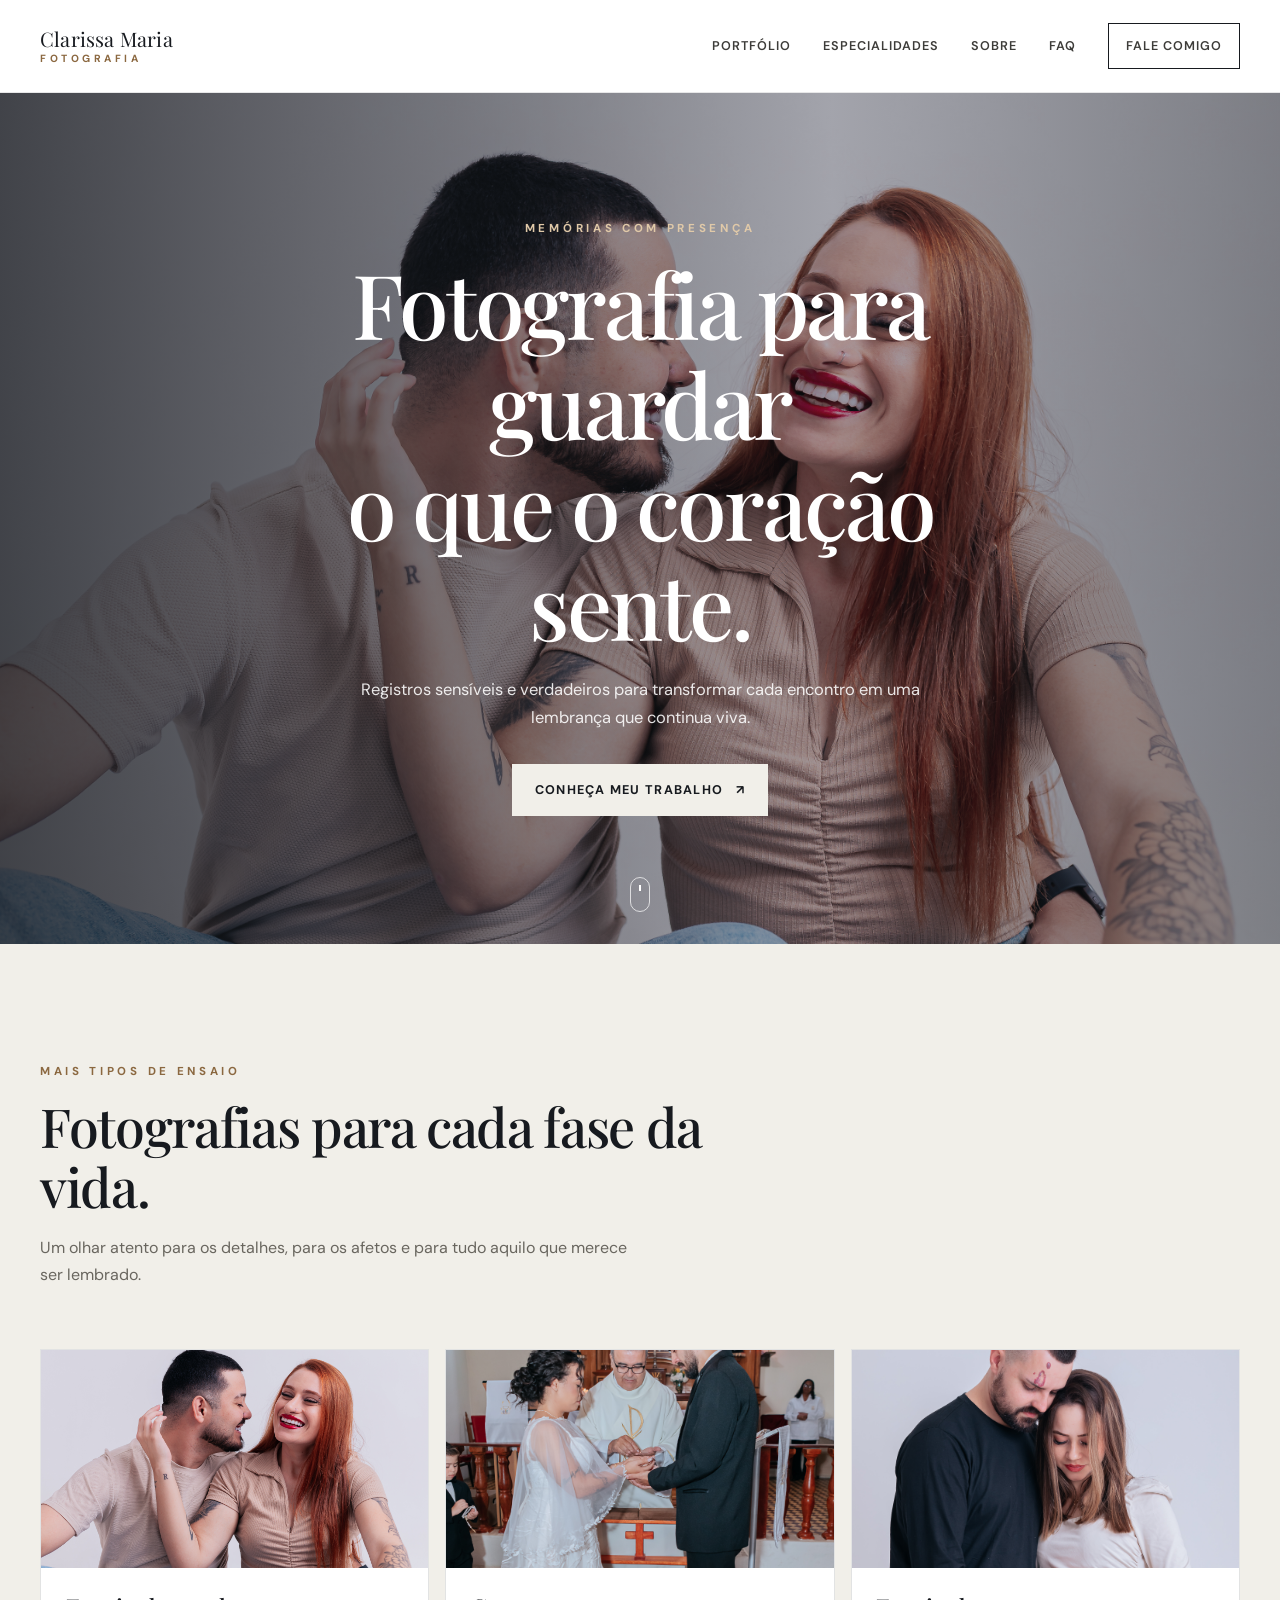
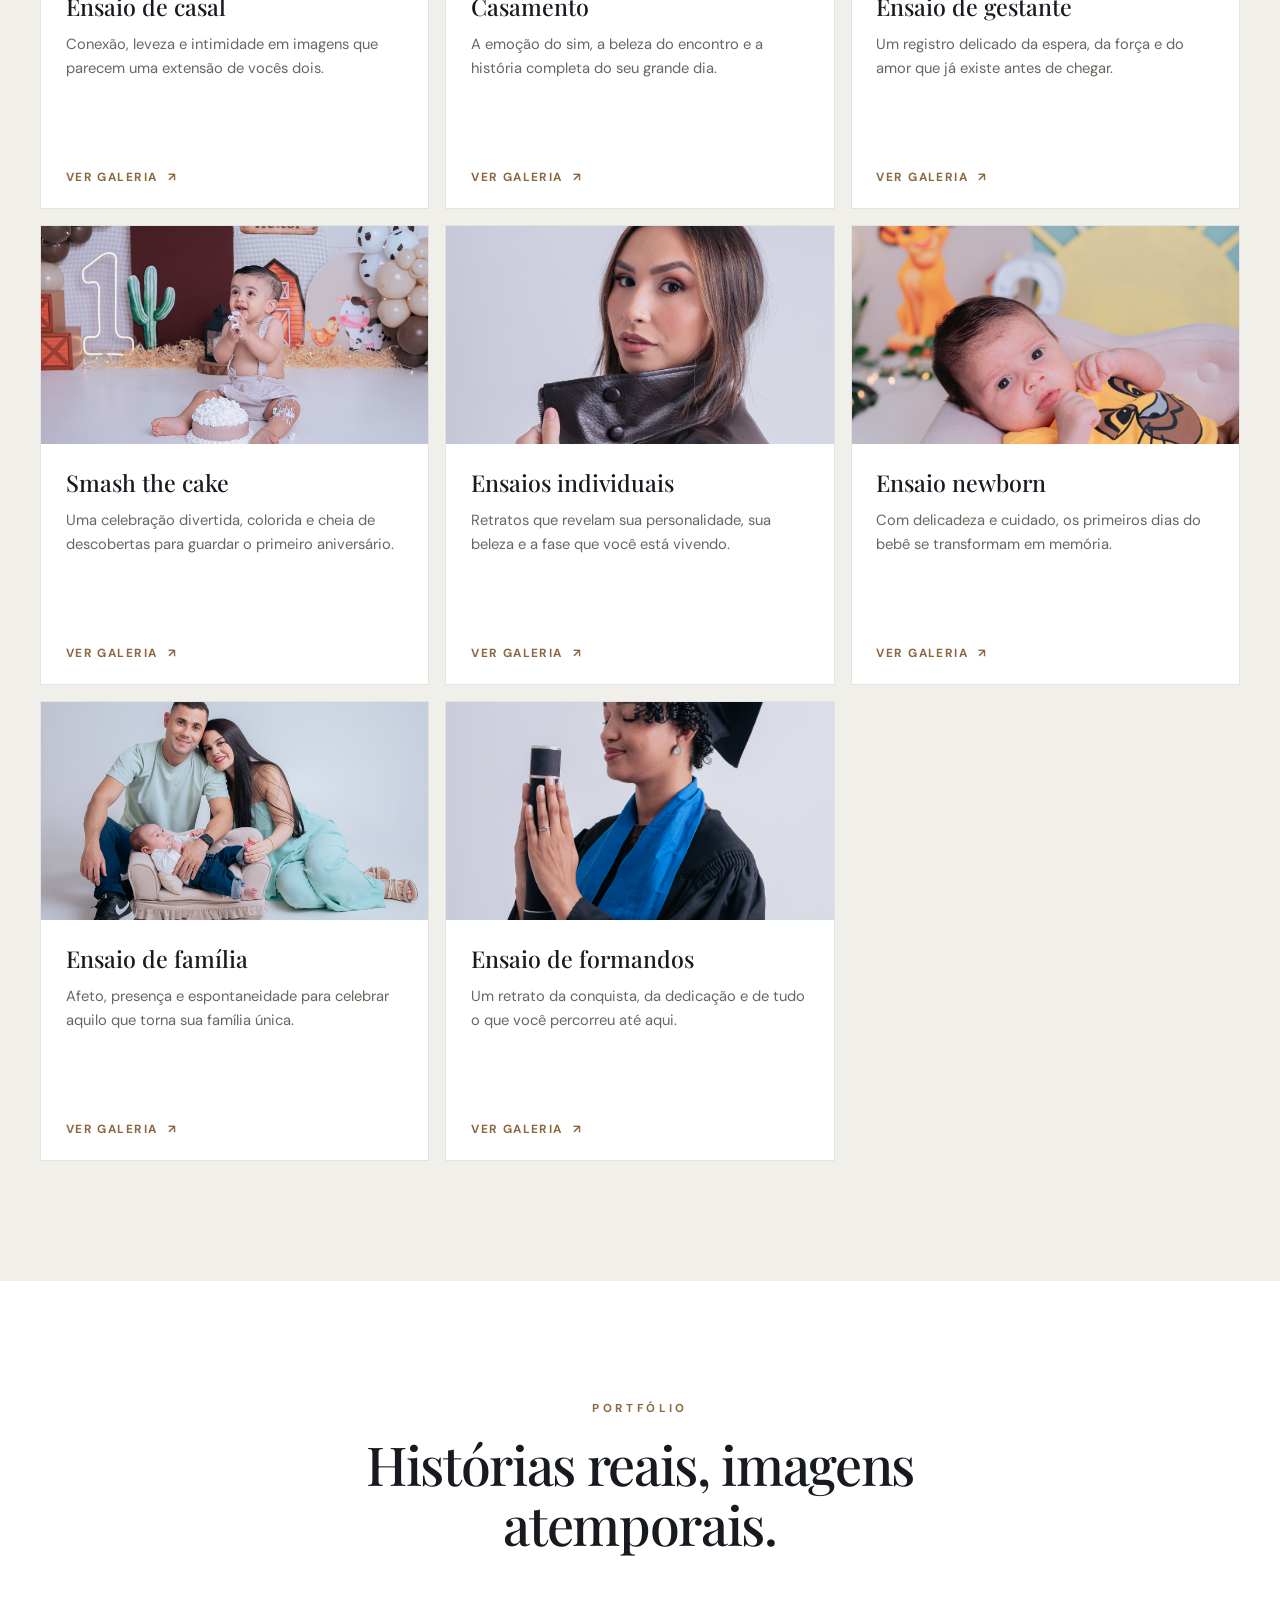
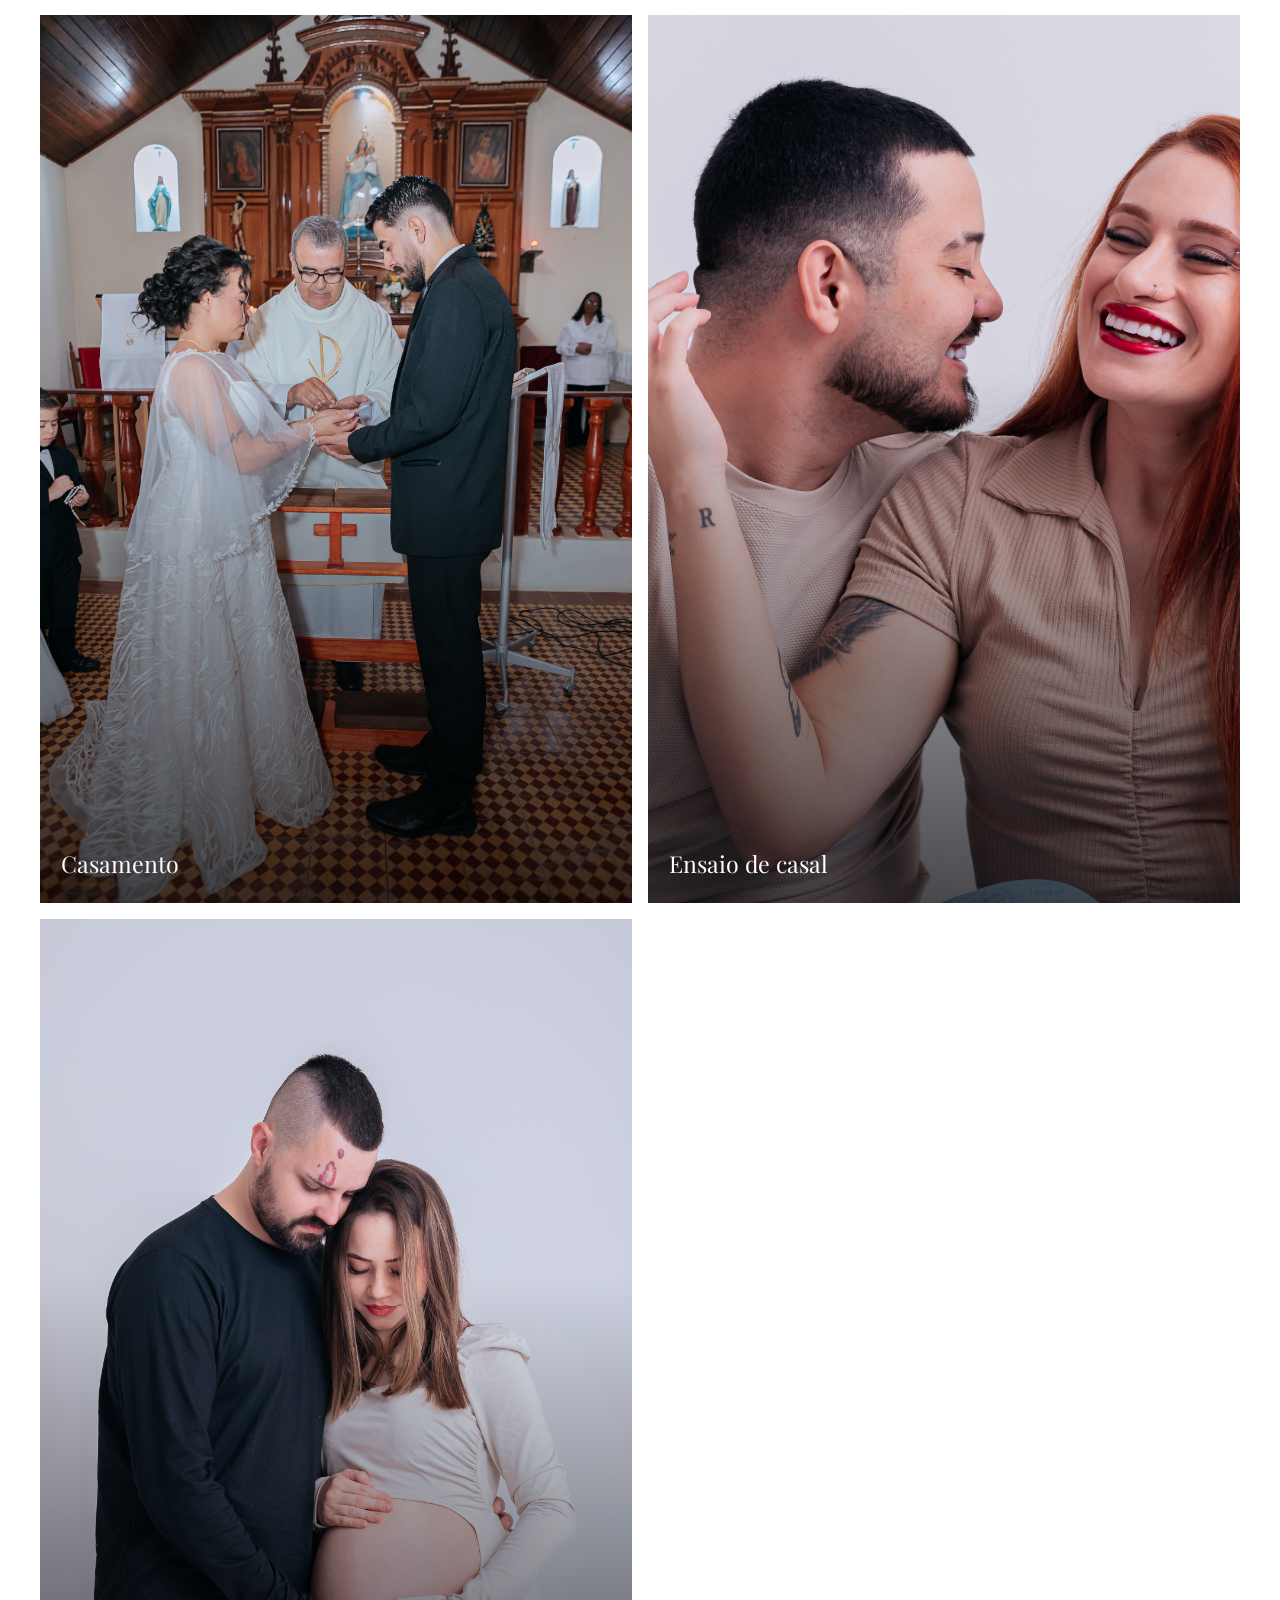
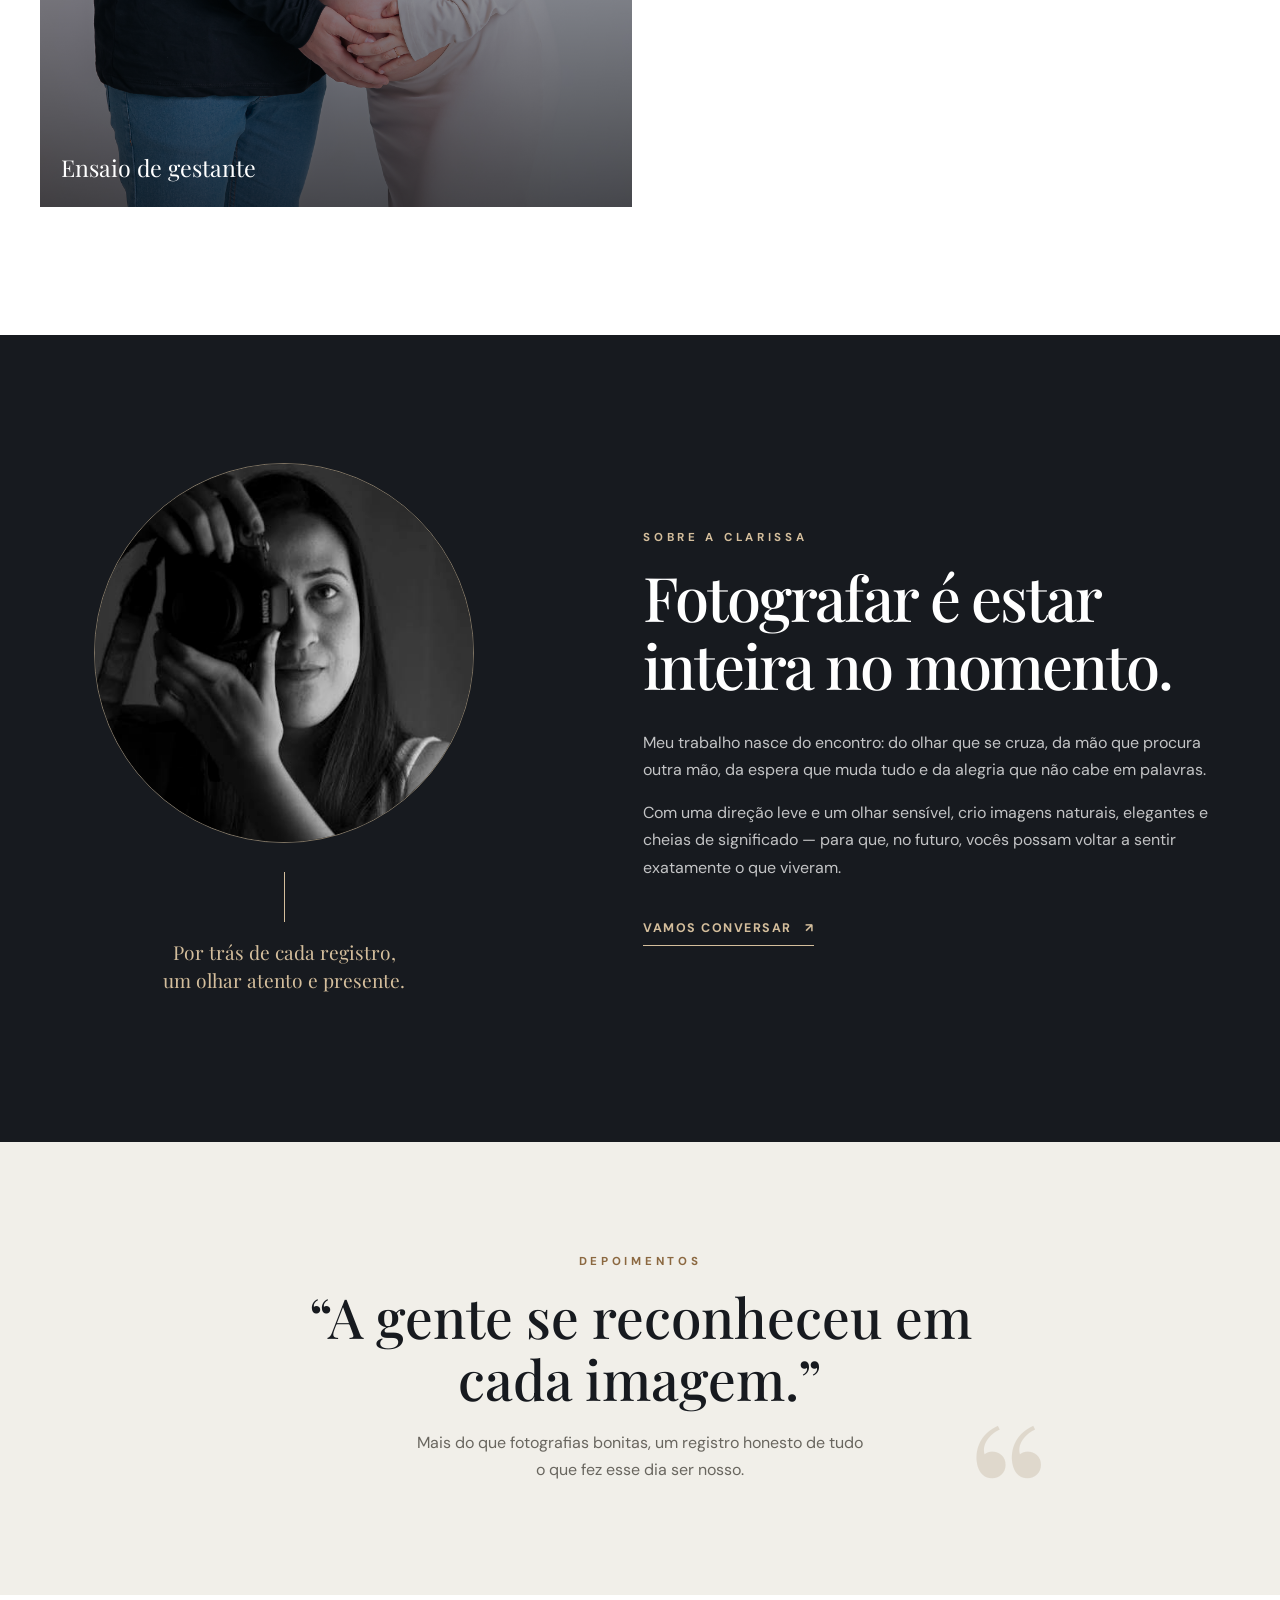
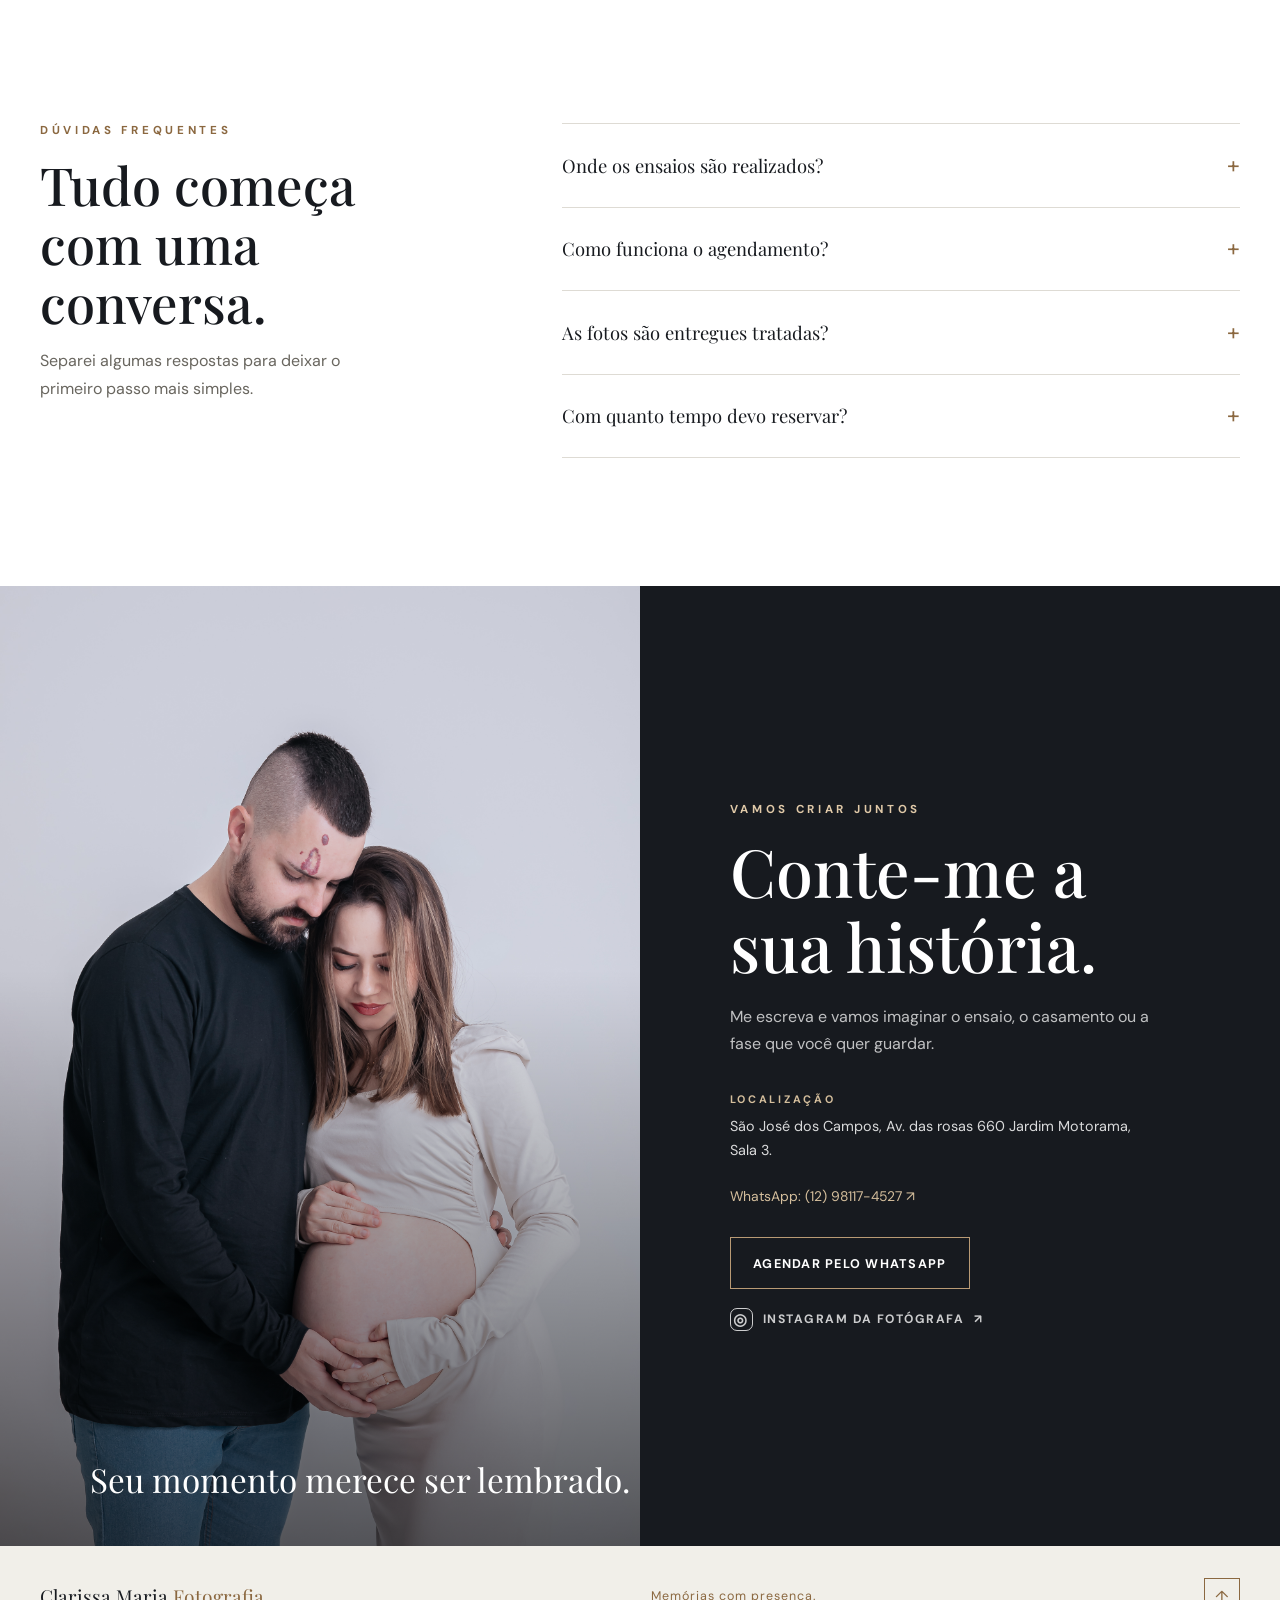
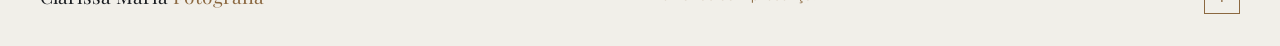
==== index.html @ 4f565318 "Atualização do site" ====
<!doctype html>
<html lang="pt-BR">
  <head>
    <meta charset="utf-8" />
    <meta name="viewport" content="width=device-width, initial-scale=1" />
    <meta name="theme-color" content="#171a1f" />
    <meta
      name="description"
      content="Clarissa Maria Fotografia — ensaios de casal, casamentos, gestantes e bebês em São José dos Campos."
    />
    <title>Clarissa Maria Fotografia</title>
    <link rel="preconnect" href="https://fonts.googleapis.com" />
    <link rel="preconnect" href="https://fonts.gstatic.com" crossorigin />
    <link
      href="https://fonts.googleapis.com/css2?family=DM+Sans:wght@400;500;600;700&family=Playfair+Display:wght@500;600;700&display=swap"
      rel="stylesheet"
    />
    <link rel="stylesheet" href="styles.css" />
  </head>
  <body>
    <a class="skip-link" href="#conteudo">Pular para o conteúdo</a>

    <header class="site-header" data-header>
      <div class="container header-inner">
        <a class="brand" href="#inicio" aria-label="Clarissa Maria Fotografia, início">
          <span class="brand-copy">
            <span class="brand-name">Clarissa Maria</span>
            <span class="brand-subtitle">Fotografia</span>
          </span>
        </a>

        <button class="menu-toggle" type="button" aria-expanded="false" aria-controls="main-nav">
          <span></span><span></span><span></span>
          <span class="sr-only">Abrir menu</span>
        </button>

        <nav class="main-nav" id="main-nav" aria-label="Navegação principal">
          <a href="#portfolio">Portfólio</a>
          <a href="#especialidades">Especialidades</a>
          <a href="#sobre">Sobre</a>
          <a href="#faq">FAQ</a>
          <a class="nav-cta" href="#contato">Fale comigo</a>
        </nav>
      </div>
    </header>

    <main id="conteudo">
      <section class="hero" id="inicio" aria-labelledby="hero-title">
        <img class="hero-image" src="assets/ensaio-casal-novo.jpg" alt="Casal sorrindo em um ensaio fotográfico" />
        <div class="hero-shade"></div>
        <div class="container hero-content">
          <p class="eyebrow eyebrow-light">MEMÓRIAS COM PRESENÇA</p>
          <h1 id="hero-title">Fotografia para guardar<br />o que o coração sente.</h1>
          <p class="hero-text">
            Registros sensíveis e verdadeiros para transformar cada encontro em uma lembrança que continua viva.
          </p>
          <a class="button button-light" href="#portfolio">Conheça meu trabalho <span aria-hidden="true">↗</span></a>
        </div>
        <a class="scroll-cue" href="#especialidades" aria-label="Ir para especialidades"><span></span></a>
      </section>

      <section class="section section-cream" id="especialidades" aria-labelledby="especialidades-title">
        <div class="container">
          <div class="section-heading section-heading-narrow">
            <p class="eyebrow">MAIS TIPOS DE ENSAIO</p>
            <h2 id="especialidades-title">Fotografias para cada fase da vida.</h2>
            <p>Um olhar atento para os detalhes, para os afetos e para tudo aquilo que merece ser lembrado.</p>
          </div>

          <div class="service-grid">
            <article class="service-card">
              <button class="service-photo gallery-trigger" type="button" data-gallery="casal" aria-haspopup="dialog" aria-label="Abrir galeria de ensaio de casal">
                <img src="assets/ensaio-casal-novo.jpg" alt="Casal sorrindo em ensaio fotográfico" loading="lazy" />
                <span class="photo-gallery-hint" aria-hidden="true">Ver galeria · 4 fotos</span>
              </button>
              <div class="service-content"><h3>Ensaio de casal</h3><p>Conexão, leveza e intimidade em imagens que parecem uma extensão de vocês dois.</p><button class="gallery-link" type="button" data-gallery="casal">Ver galeria <span aria-hidden="true">↗</span></button></div>
            </article>
            <article class="service-card">
              <button class="service-photo gallery-trigger" type="button" data-gallery="casamento" aria-haspopup="dialog" aria-label="Abrir galeria de casamento">
                <img src="assets/casamento.jpg" alt="Casamento em cerimônia na igreja" loading="lazy" />
                <span class="photo-gallery-hint" aria-hidden="true">Ver galeria · 4 fotos</span>
              </button>
              <div class="service-content"><h3>Casamento</h3><p>A emoção do sim, a beleza do encontro e a história completa do seu grande dia.</p><button class="gallery-link" type="button" data-gallery="casamento">Ver galeria <span aria-hidden="true">↗</span></button></div>
            </article>
            <article class="service-card">
              <button class="service-photo gallery-trigger" type="button" data-gallery="gestante" aria-haspopup="dialog" aria-label="Abrir galeria de ensaio de gestante">
                <img src="assets/ensaio-gestante.jpg" alt="Casal em ensaio de gestante" loading="lazy" />
                <span class="photo-gallery-hint" aria-hidden="true">Ver galeria · 4 fotos</span>
              </button>
              <div class="service-content"><h3>Ensaio de gestante</h3><p>Um registro delicado da espera, da força e do amor que já existe antes de chegar.</p><button class="gallery-link" type="button" data-gallery="gestante">Ver galeria <span aria-hidden="true">↗</span></button></div>
            </article>
            <article class="service-card">
              <button class="service-photo gallery-trigger" type="button" data-gallery="smash" aria-haspopup="dialog" aria-label="Abrir galeria de Smash the cake">
                <img src="assets/smash-the-cake.jpg" alt="Bebê celebrando Smash the cake com bolo" loading="lazy" />
                <span class="photo-gallery-hint" aria-hidden="true">Ver galeria · 5 fotos</span>
              </button>
              <div class="service-content"><h3>Smash the cake</h3><p>Uma celebração divertida, colorida e cheia de descobertas para guardar o primeiro aniversário.</p><button class="gallery-link" type="button" data-gallery="smash">Ver galeria <span aria-hidden="true">↗</span></button></div>
            </article>
            <article class="service-card">
              <button class="service-photo gallery-trigger" type="button" data-gallery="individual" aria-haspopup="dialog" aria-label="Abrir galeria de ensaios individuais">
                <img src="assets/ensaios-individuais.jpg" alt="Retrato individual em estúdio" loading="lazy" />
                <span class="photo-gallery-hint" aria-hidden="true">Ver galeria · 4 fotos</span>
              </button>
              <div class="service-content"><h3>Ensaios individuais</h3><p>Retratos que revelam sua personalidade, sua beleza e a fase que você está vivendo.</p><button class="gallery-link" type="button" data-gallery="individual">Ver galeria <span aria-hidden="true">↗</span></button></div>
            </article>
            <article class="service-card">
              <button class="service-photo gallery-trigger" type="button" data-gallery="newborn" aria-haspopup="dialog" aria-label="Abrir galeria de ensaio newborn">
                <img src="assets/ensaio-newborn.jpg" alt="Bebê recém-nascido em ensaio newborn" loading="lazy" />
                <span class="photo-gallery-hint" aria-hidden="true">Ver galeria · 4 fotos</span>
              </button>
              <div class="service-content"><h3>Ensaio newborn</h3><p>Com delicadeza e cuidado, os primeiros dias do bebê se transformam em memória.</p><button class="gallery-link" type="button" data-gallery="newborn">Ver galeria <span aria-hidden="true">↗</span></button></div>
            </article>
            <article class="service-card">
              <button class="service-photo gallery-trigger" type="button" data-gallery="familia" aria-haspopup="dialog" aria-label="Abrir galeria de ensaio de família">
                <img src="assets/ensaio-familia.jpg" alt="Família reunida em ensaio fotográfico" loading="lazy" />
                <span class="photo-gallery-hint" aria-hidden="true">Ver galeria · 4 fotos</span>
              </button>
              <div class="service-content"><h3>Ensaio de família</h3><p>Afeto, presença e espontaneidade para celebrar aquilo que torna sua família única.</p><button class="gallery-link" type="button" data-gallery="familia">Ver galeria <span aria-hidden="true">↗</span></button></div>
            </article>
            <article class="service-card">
              <button class="service-photo gallery-trigger" type="button" data-gallery="formandos" aria-haspopup="dialog" aria-label="Abrir galeria de ensaio de formandos">
                <img src="assets/ensaio-formandos.jpg" alt="Formanda em ensaio de formatura" loading="lazy" />
                <span class="photo-gallery-hint" aria-hidden="true">Ver galeria · 4 fotos</span>
              </button>
              <div class="service-content"><h3>Ensaio de formandos</h3><p>Um retrato da conquista, da dedicação e de tudo o que você percorreu até aqui.</p><button class="gallery-link" type="button" data-gallery="formandos">Ver galeria <span aria-hidden="true">↗</span></button></div>
            </article>
          </div>
        </div>
      </section>

      <section class="section section-white portfolio-section" id="portfolio" aria-labelledby="portfolio-title">
        <div class="container">
          <div class="section-heading section-heading-center">
            <p class="eyebrow">PORTFÓLIO</p>
            <h2 id="portfolio-title">Histórias reais, imagens atemporais.</h2>
          </div>

          <div class="portfolio-grid">
            <a class="portfolio-card portfolio-card-tall" href="#contato">
              <img src="assets/casamento.jpg" alt="Casamento em cerimônia na igreja" loading="lazy" />
              <span>Casamento</span>
            </a>
            <a class="portfolio-card" href="#contato">
              <img src="assets/ensaio-casal-novo.jpg" alt="Ensaio de casal em estúdio" loading="lazy" />
              <span>Ensaio de casal</span>
            </a>
            <a class="portfolio-card" href="#contato">
              <img src="assets/ensaio-gestante.jpg" alt="Ensaio de gestante em estúdio" loading="lazy" />
              <span>Ensaio de gestante</span>
            </a>
          </div>
        </div>
      </section>

      <section class="section section-dark about-section" id="sobre" aria-labelledby="sobre-title">
        <div class="container about-grid">
          <div class="about-brand-art">
            <div class="about-brand-circle">
              <img src="assets/fotografa-clarissa.jpg" alt="Clarissa fotografando com uma câmera profissional" loading="lazy" />
            </div>
            <span class="about-line"></span>
            <p>Por trás de cada registro,<br />um olhar atento e presente.</p>
          </div>
          <div class="about-copy">
            <p class="eyebrow eyebrow-gold">SOBRE A CLARISSA</p>
            <h2 id="sobre-title">Fotografar é estar inteira no momento.</h2>
            <p>
              Meu trabalho nasce do encontro: do olhar que se cruza, da mão que procura outra mão, da espera que muda tudo e da alegria que não cabe em palavras.
            </p>
            <p>
              Com uma direção leve e um olhar sensível, crio imagens naturais, elegantes e cheias de significado — para que, no futuro, vocês possam voltar a sentir exatamente o que viveram.
            </p>
            <a class="text-link text-link-light" href="#contato">Vamos conversar <span aria-hidden="true">↗</span></a>
          </div>
        </div>
      </section>

      <section class="section section-cream testimonial-section" aria-labelledby="testimonial-title">
        <div class="container testimonial-inner">
          <p class="eyebrow">DEPOIMENTOS</p>
          <h2 id="testimonial-title">“A gente se reconheceu em cada imagem.”</h2>
          <p class="testimonial-copy">Mais do que fotografias bonitas, um registro honesto de tudo o que fez esse dia ser nosso.</p>
          <div class="testimonial-mark" aria-hidden="true">“</div>
        </div>
      </section>

      <section class="section section-white faq-section" id="faq" aria-labelledby="faq-title">
        <div class="container faq-grid">
          <div class="faq-intro">
            <p class="eyebrow">DÚVIDAS FREQUENTES</p>
            <h2 id="faq-title">Tudo começa com uma conversa.</h2>
            <p>Separei algumas respostas para deixar o primeiro passo mais simples.</p>
          </div>
          <div class="faq-list">
            <details>
              <summary>Onde os ensaios são realizados?<span>+</span></summary>
              <p>Atendo em estúdio e em locações combinadas com antecedência em São José dos Campos e região.</p>
            </details>
            <details>
              <summary>Como funciona o agendamento?<span>+</span></summary>
              <p>Você me conta um pouco sobre o que deseja registrar e, depois, alinhamos data, local e proposta.</p>
            </details>
            <details>
              <summary>As fotos são entregues tratadas?<span>+</span></summary>
              <p>Sim. Todas as imagens escolhidas recebem tratamento autoral, com cuidado de cor, luz e acabamento.</p>
            </details>
            <details>
              <summary>Com quanto tempo devo reservar?<span>+</span></summary>
              <p>Para casamentos, recomendo entrar em contato com antecedência. Para ensaios, consulte a agenda disponível.</p>
            </details>
          </div>
        </div>
      </section>

      <section class="contact-section" id="contato" aria-labelledby="contato-title">
        <div class="contact-image-wrap">
          <img src="assets/ensaio-gestante.jpg" alt="Fotografia de gestante em estúdio" loading="lazy" />
          <div class="contact-image-caption">Seu momento merece ser lembrado.</div>
        </div>
        <div class="contact-panel">
          <p class="eyebrow eyebrow-light">VAMOS CRIAR JUNTOS</p>
          <h2 id="contato-title">Conte-me a sua história.</h2>
          <p class="contact-lead">Me escreva e vamos imaginar o ensaio, o casamento ou a fase que você quer guardar.</p>
          <address>
            <span class="contact-label">LOCALIZAÇÃO</span>
            São José dos Campos, Av. das rosas 660 Jardim Motorama, Sala 3.
          </address>
          <a class="contact-mail" href="https://wa.me/5512981174527?text=Ol%C3%A1%2C%20Clarissa!%20Gostaria%20de%20marcar%20um%20ensaio." target="_blank" rel="noopener">WhatsApp: (12) 98117-4527 <span aria-hidden="true">↗</span></a>
          <a class="button button-outline" href="https://wa.me/5512981174527?text=Ol%C3%A1%2C%20Clarissa!%20Gostaria%20de%20marcar%20um%20ensaio." target="_blank" rel="noopener">Agendar pelo WhatsApp</a>
          <a class="instagram-button" href="https://www.instagram.com/clarear_wedding?stkn=MWtoZW1kbWw0cG1udw==" target="_blank" rel="noopener" aria-label="Visitar Instagram da fotógrafa">Instagram da fotógrafa <span aria-hidden="true">↗</span></a>
        </div>
      </section>
    </main>

    <footer class="site-footer">
      <div class="container footer-inner">
        <a class="footer-brand" href="#inicio">Clarissa Maria <span>Fotografia</span></a>
        <p>Memórias com presença.</p>
        <a class="footer-top" href="#inicio" aria-label="Voltar ao início">↑</a>
      </div>
    </footer>

    <div class="gallery-modal" id="gallery-modal" aria-hidden="true">
      <div class="gallery-backdrop" data-gallery-close></div>
      <div class="gallery-dialog" role="dialog" aria-modal="true" aria-labelledby="gallery-title">
        <div class="gallery-header">
          <div>
            <p class="eyebrow eyebrow-light">PORTFÓLIO</p>
            <h2 id="gallery-title">Galeria</h2>
          </div>
          <button class="gallery-close" type="button" data-gallery-close aria-label="Fechar galeria">×</button>
        </div>
        <div class="gallery-stage">
          <button class="gallery-arrow gallery-prev" type="button" aria-label="Foto anterior">←</button>
          <figure class="gallery-figure">
            <img id="gallery-image" src="" alt="" />
            <figcaption id="gallery-caption"></figcaption>
          </figure>
          <button class="gallery-arrow gallery-next" type="button" aria-label="Próxima foto">→</button>
        </div>
        <div class="gallery-controls">
          <span id="gallery-counter" aria-live="polite"></span>
        </div>
        <div class="gallery-thumbs" id="gallery-thumbs" aria-label="Miniaturas da galeria"></div>
      </div>
    </div>

    <script src="script.js"></script>
  </body>
</html>
---- styles.css ----
:root {
  --ink: #171a1f;
  --ink-soft: #252a31;
  --cream: #f1efe9;
  --paper: #ffffff;
  --gold: #8b6840;
  --gold-light: #d4be9c;
  --taupe: #a99a87;
  --line: #dedbd4;
  --muted: #69665f;
  --container: 1200px;
  --serif: "Playfair Display", Georgia, serif;
  --sans: "DM Sans", "Open Sans", Arial, sans-serif;
}

* { box-sizing: border-box; }
html { scroll-behavior: smooth; }
body { margin: 0; color: var(--ink); background: var(--paper); font-family: var(--sans); font-size: 16px; line-height: 1.7; }
body.menu-open, body.gallery-open { overflow: hidden; }
img { display: block; max-width: 100%; }
a { color: inherit; text-decoration: none; }
button, a { -webkit-tap-highlight-color: transparent; }
.container { width: min(var(--container), calc(100% - 80px)); margin: 0 auto; }
.sr-only { position: absolute; width: 1px; height: 1px; padding: 0; margin: -1px; overflow: hidden; clip: rect(0, 0, 0, 0); white-space: nowrap; border: 0; }
.skip-link { position: fixed; left: 1rem; top: -5rem; z-index: 100; background: var(--cream); color: var(--ink); padding: .75rem 1rem; }
.skip-link:focus { top: 1rem; }

.site-header { position: sticky; top: 0; z-index: 20; background: rgba(255,255,255,.94); border-bottom: 1px solid rgba(23,26,31,.1); backdrop-filter: blur(12px); }
.header-inner { min-height: 92px; display: flex; align-items: center; justify-content: space-between; gap: 2rem; }
.brand { display: inline-flex; align-items: center; gap: .85rem; }
.brand-copy { display: grid; line-height: 1.08; }
.brand-name { font-family: var(--serif); font-size: 1.25rem; letter-spacing: .01em; }
.brand-subtitle { margin-top: .22rem; color: var(--gold); font-size: .65rem; font-weight: 700; letter-spacing: .34em; text-transform: uppercase; }
.main-nav { display: flex; align-items: center; gap: 2rem; color: #3d3c39; font-size: .79rem; font-weight: 600; letter-spacing: .08em; text-transform: uppercase; }
.main-nav a { position: relative; }
.main-nav a:not(.nav-cta)::after { position: absolute; content: ""; left: 0; right: 0; bottom: -.55rem; height: 1px; background: var(--gold); transform: scaleX(0); transform-origin: center; transition: transform .25s ease; }
.main-nav a:not(.nav-cta):hover::after, .main-nav a:not(.nav-cta):focus-visible::after { transform: scaleX(1); }
.nav-cta { border: 1px solid var(--ink); padding: .72rem 1.05rem; }
.nav-cta:hover, .nav-cta:focus-visible { background: var(--ink); color: #fff; }
.menu-toggle { display: none; border: 0; background: transparent; padding: .5rem; cursor: pointer; }
.menu-toggle > span:not(.sr-only) { display: block; width: 25px; height: 1px; background: var(--ink); margin: 5px; transition: transform .2s ease; }

.hero { position: relative; min-height: min(760px, calc(100svh - 92px)); display: grid; place-items: center; overflow: hidden; color: #fff; }
.hero-image, .hero-shade { position: absolute; inset: 0; width: 100%; height: 100%; }
.hero-image { object-fit: cover; object-position: 50% 42%; filter: saturate(.84); }
.hero-shade { background: linear-gradient(90deg, rgba(23,26,31,.78), rgba(23,26,31,.28) 65%, rgba(23,26,31,.49)); }
.hero-content { position: relative; z-index: 1; text-align: center; padding: 8rem 0; }
.eyebrow { margin: 0 0 1rem; color: var(--gold); font-size: .72rem; font-weight: 700; letter-spacing: .32em; line-height: 1.4; text-transform: uppercase; }
.eyebrow-light { color: #e0c9a8; }
.eyebrow-gold { color: var(--gold-light); }
h1, h2, h3, p { margin-top: 0; }
h1, h2 { font-family: var(--serif); font-weight: 500; line-height: 1.12; }
h1 { max-width: 780px; margin: 0 auto 1.35rem; font-size: clamp(3.25rem, 7vw, 6.2rem); letter-spacing: -.035em; }
.hero-text { max-width: 570px; margin: 0 auto 2rem; color: rgba(255,255,255,.88); font-size: 1.03rem; }
.button { display: inline-flex; align-items: center; justify-content: center; gap: .8rem; min-height: 52px; padding: .75rem 1.4rem; font-size: .79rem; font-weight: 700; letter-spacing: .1em; text-transform: uppercase; transition: background .25s ease, color .25s ease, border-color .25s ease, transform .25s ease; }
.button:hover, .button:focus-visible { transform: translateY(-2px); }
.button-light { background: var(--cream); color: var(--ink); }
.button-light:hover, .button-light:focus-visible { background: #fff; }
.button-outline { border: 1px solid #b99a74; color: #fff; margin-top: 1.8rem; }
.button-outline:hover, .button-outline:focus-visible { background: var(--gold-light); border-color: var(--gold-light); color: var(--ink); }
.scroll-cue { position: absolute; z-index: 1; left: 50%; bottom: 2rem; width: 20px; height: 35px; border: 1px solid rgba(255,255,255,.7); border-radius: 12px; transform: translateX(-50%); }
.scroll-cue span { display: block; width: 2px; height: 6px; margin: 7px auto; background: #fff; animation: scrollCue 1.6s ease-in-out infinite; }
@keyframes scrollCue { 0%, 100% { transform: translateY(0); opacity: .35; } 50% { transform: translateY(9px); opacity: 1; } }

.section { padding: 7.5rem 0; }
.section-cream { background: var(--cream); }
.section-white { background: #fff; }
.section-dark { background: var(--ink); color: #fff; }
.section-heading { max-width: 720px; margin-bottom: 3.8rem; }
.section-heading-narrow { max-width: 680px; }
.section-heading-center { margin-right: auto; margin-left: auto; text-align: center; }
.section-heading h2 { margin-bottom: 1.1rem; font-size: clamp(2.35rem, 4.2vw, 4.15rem); letter-spacing: -.025em; }
.section-heading > p:last-child { max-width: 610px; margin-bottom: 0; color: var(--muted); }
.section-heading-center > p:last-child { margin-right: auto; margin-left: auto; }
.service-grid { display: grid; grid-template-columns: repeat(3, 1fr); gap: 1rem; }
.service-card { min-height: 0; display: flex; flex-direction: column; overflow: hidden; background: #fff; border: 1px solid rgba(23,26,31,.12); }
.service-photo { height: 218px; overflow: hidden; background: var(--ink); }
.gallery-trigger { position: relative; width: 100%; display: block; padding: 0; border: 0; color: inherit; cursor: pointer; text-align: left; }
.service-photo img { width: 100%; height: 100%; object-fit: cover; transition: transform .6s ease; }
.service-card:nth-child(1) .service-photo img { object-position: 50% 50%; }
.service-card:nth-child(2) .service-photo img { object-position: 50% 42%; }
.service-card:nth-child(3) .service-photo img { object-position: 50% 38%; }
.service-card:nth-child(4) .service-photo img { object-position: 50% 50%; }
.service-card:nth-child(5) .service-photo img { object-position: 50% 48%; }
.service-card:nth-child(6) .service-photo img { object-position: 50% 34%; }
.service-card:nth-child(7) .service-photo img { object-position: 50% 50%; }
.service-card:nth-child(8) .service-photo img { object-position: 50% 50%; }
.service-card:nth-child(9) .service-photo img { object-position: 50% 46%; }
.service-card:hover .service-photo img { transform: scale(1.04); }
.photo-gallery-hint { position: absolute; right: 1rem; bottom: 1rem; padding: .45rem .7rem; color: #fff; background: rgba(23,26,31,.78); font-size: .66rem; font-weight: 700; letter-spacing: .08em; opacity: 0; transform: translateY(5px); transition: opacity .25s ease, transform .25s ease; text-transform: uppercase; }
.gallery-trigger:hover .photo-gallery-hint, .gallery-trigger:focus-visible .photo-gallery-hint { opacity: 1; transform: translateY(0); }
.service-content { min-height: 240px; display: flex; flex: 1; flex-direction: column; padding: 1.55rem 1.55rem 1.45rem; }
.service-icon { width: 45px; height: 45px; display: grid; place-items: center; margin-bottom: 2rem; color: var(--gold); border: 1px solid rgba(139,104,64,.45); border-radius: 50%; font-family: var(--serif); font-size: 1.75rem; line-height: 1; }
.service-card h3 { margin-bottom: .7rem; font-family: var(--serif); font-size: 1.45rem; font-weight: 500; line-height: 1.18; }
.service-card p { margin-bottom: 1.7rem; color: var(--muted); font-size: .92rem; line-height: 1.65; }
.service-card a { display: inline-flex; align-items: center; gap: .65rem; margin-top: auto; color: var(--gold); font-size: .74rem; font-weight: 700; letter-spacing: .12em; text-transform: uppercase; }
.service-card a:hover { color: var(--ink); }
.gallery-link { display: inline-flex; align-items: center; gap: .65rem; align-self: flex-start; margin-top: auto; padding: 0; border: 0; color: var(--gold); background: transparent; cursor: pointer; font-family: inherit; font-size: .74rem; font-weight: 700; letter-spacing: .12em; text-transform: uppercase; }
.gallery-link:hover, .gallery-link:focus-visible { color: var(--ink); }

.portfolio-section { padding-bottom: 8rem; }
.portfolio-grid { display: grid; grid-template-columns: repeat(2, 1fr); gap: 1rem; }
.portfolio-card { position: relative; min-height: 370px; overflow: hidden; background: var(--ink); }
.portfolio-card-tall { min-height: 555px; }
.portfolio-card img { width: 100%; height: 100%; object-fit: cover; transition: transform .6s ease, filter .6s ease; }
.portfolio-card:nth-child(1) img { object-position: 52% 36%; }
.portfolio-card:nth-child(2) img { object-position: 50% 42%; }
.portfolio-card:nth-child(3) img { object-position: 50% 40%; }
.portfolio-card:nth-child(4) img { object-position: 50% 54%; }
.portfolio-card::after { position: absolute; inset: 0; content: ""; background: linear-gradient(180deg, transparent 40%, rgba(0,0,0,.66)); }
.portfolio-card span { position: absolute; z-index: 1; left: 1.3rem; bottom: 1.2rem; color: #fff; font-family: var(--serif); font-size: 1.45rem; }
.portfolio-card:hover img, .portfolio-card:focus-visible img { transform: scale(1.04); filter: saturate(1.05); }

.about-section { padding: 8rem 0; }
.about-grid { display: grid; grid-template-columns: .9fr 1.1fr; align-items: center; gap: clamp(3rem, 9vw, 9rem); }
.about-brand-art { text-align: center; }
.about-brand-circle { position: relative; width: min(100%, 380px); margin: 0 auto 1.8rem; aspect-ratio: 1; overflow: visible; border-radius: 50%; border: 1px solid rgba(212,190,156,.55); }
.about-brand-circle > img { width: 100%; height: 100%; object-fit: cover; border-radius: 50%; filter: grayscale(1) contrast(1.06); }
.about-line { display: block; width: 1px; height: 50px; margin: 0 auto 1.1rem; background: var(--gold-light); }
.about-brand-art p { color: var(--gold-light); font-family: var(--serif); font-size: 1.2rem; line-height: 1.45; }
.about-copy h2 { max-width: 600px; margin-bottom: 1.8rem; font-size: clamp(2.6rem, 4.8vw, 4.8rem); letter-spacing: -.035em; }
.about-copy > p:not(.eyebrow) { max-width: 590px; color: rgba(255,255,255,.74); font-size: 1rem; }
.text-link { display: inline-flex; align-items: center; gap: .8rem; margin-top: 1.3rem; border-bottom: 1px solid; padding-bottom: .4rem; font-size: .78rem; font-weight: 700; letter-spacing: .12em; text-transform: uppercase; }
.text-link-light { color: var(--gold-light); }

.testimonial-section { padding: 7rem 0; text-align: center; }
.testimonial-inner { position: relative; max-width: 760px; }
.testimonial-inner h2 { margin-bottom: 1.2rem; font-size: clamp(2.25rem, 4.3vw, 4.2rem); }
.testimonial-copy { max-width: 450px; margin: 0 auto; color: var(--muted); }
.testimonial-mark { position: absolute; right: -2rem; bottom: -5rem; color: rgba(139,104,64,.17); font-family: var(--serif); font-size: 13rem; line-height: .7; }

.faq-section { padding: 8rem 0; }
.faq-grid { display: grid; grid-template-columns: .75fr 1.25fr; gap: clamp(3rem, 9vw, 9rem); }
.faq-intro h2 { margin-bottom: 1rem; font-size: clamp(2.3rem, 4.1vw, 4rem); }
.faq-intro > p:last-child { max-width: 340px; color: var(--muted); }
.faq-list { border-top: 1px solid var(--line); }
.faq-list details { border-bottom: 1px solid var(--line); }
.faq-list summary { display: flex; align-items: center; justify-content: space-between; gap: 1rem; padding: 1.35rem 0; cursor: pointer; list-style: none; font-family: var(--serif); font-size: 1.15rem; }
.faq-list summary::-webkit-details-marker { display: none; }
.faq-list summary span { color: var(--gold); font-family: var(--sans); font-size: 1.45rem; font-weight: 400; }
.faq-list details[open] summary span { transform: rotate(45deg); }
.faq-list details p { max-width: 650px; margin: -.3rem 2rem 1.35rem 0; color: var(--muted); font-size: .92rem; }

.contact-section { display: grid; grid-template-columns: 1fr 1fr; min-height: 600px; background: var(--ink); color: #fff; }
.contact-image-wrap { position: relative; min-height: 600px; overflow: hidden; }
.contact-image-wrap img { width: 100%; height: 100%; object-fit: cover; filter: saturate(.78); }
.contact-image-wrap::after { position: absolute; inset: 0; content: ""; background: linear-gradient(180deg, transparent 40%, rgba(0,0,0,.6)); }
.contact-image-caption { position: absolute; z-index: 1; left: clamp(2rem, 7vw, 7rem); bottom: 2.4rem; font-family: var(--serif); font-size: clamp(1.5rem, 2.6vw, 2.4rem); }
.contact-panel { display: flex; flex-direction: column; align-items: flex-start; justify-content: center; padding: 5rem clamp(2rem, 7vw, 7rem); }
.contact-panel h2 { max-width: 520px; margin-bottom: 1.25rem; font-size: clamp(2.7rem, 5.2vw, 5rem); }
.contact-lead { max-width: 430px; margin-bottom: 2rem; color: rgba(255,255,255,.73); }
.contact-panel address { max-width: 420px; margin-bottom: 1.4rem; color: rgba(255,255,255,.84); font-size: .9rem; font-style: normal; }
.contact-label { display: block; margin-bottom: .35rem; color: var(--gold-light); font-size: .68rem; font-weight: 700; letter-spacing: .25em; }
.contact-mail { color: var(--gold-light); font-size: .87rem; }
.contact-mail:hover { color: #fff; }
.instagram-button { display: inline-flex; align-items: center; gap: .65rem; margin-top: 1.15rem; color: rgba(255,255,255,.78); font-size: .76rem; font-weight: 700; letter-spacing: .12em; text-transform: uppercase; }
.instagram-button::before { content: "◎"; display: grid; width: 21px; height: 21px; place-items: center; border: 1px solid currentColor; border-radius: 7px; font-size: .98rem; line-height: 1; }
.instagram-button:hover, .instagram-button:focus-visible { color: var(--gold-light); }

.site-footer { background: var(--cream); }
.footer-inner { min-height: 100px; display: flex; align-items: center; justify-content: space-between; gap: 1rem; }
.footer-brand { font-family: var(--serif); font-size: 1.2rem; }
.footer-brand span, .footer-inner p { color: var(--gold); }
.footer-inner p { margin: 0; font-size: .78rem; letter-spacing: .08em; }
.footer-top { width: 36px; height: 36px; display: grid; place-items: center; border: 1px solid var(--gold); color: var(--gold); }
.footer-top:hover { background: var(--gold); color: #fff; }

.gallery-modal { position: fixed; inset: 0; z-index: 100; display: grid; place-items: center; padding: 1rem; background: rgba(23,26,31,.92); opacity: 0; visibility: hidden; pointer-events: none; transition: opacity .25s ease, visibility .25s ease; }
.gallery-modal.is-open { opacity: 1; visibility: visible; pointer-events: auto; }
.gallery-backdrop { position: absolute; inset: 0; }
.gallery-dialog { position: relative; z-index: 1; width: min(100%, 1100px); max-height: calc(100svh - 2rem); overflow: auto; padding: clamp(1.2rem, 3vw, 2rem); color: #fff; background: var(--ink-soft); box-shadow: 0 24px 80px rgba(0,0,0,.35); }
.gallery-header { display: flex; align-items: flex-start; justify-content: space-between; gap: 1rem; }
.gallery-header .eyebrow { margin-bottom: .45rem; }
.gallery-header h2 { margin-bottom: 0; font-size: clamp(2rem, 4.5vw, 3.6rem); }
.gallery-close { width: 42px; height: 42px; flex: 0 0 auto; display: grid; place-items: center; border: 1px solid rgba(212,190,156,.65); color: #fff; background: transparent; cursor: pointer; font-family: var(--sans); font-size: 1.8rem; font-weight: 300; line-height: 1; }
.gallery-close:hover, .gallery-close:focus-visible { color: var(--ink); background: var(--gold-light); }
.gallery-stage { display: grid; grid-template-columns: 48px minmax(0, 1fr) 48px; align-items: center; gap: 1rem; margin-top: 1.5rem; }
.gallery-figure { min-width: 0; margin: 0; }
.gallery-figure img { width: 100%; height: min(65svh, 650px); object-fit: contain; background: #111419; }
.gallery-figure figcaption { margin-top: .75rem; color: rgba(255,255,255,.72); font-size: .82rem; letter-spacing: .04em; text-align: center; }
.gallery-arrow { width: 44px; height: 44px; display: grid; place-items: center; border: 1px solid var(--gold-light); border-radius: 50%; color: #fff; background: transparent; cursor: pointer; font-size: 1.25rem; transition: background .2s ease, color .2s ease, transform .2s ease; }
.gallery-arrow:hover, .gallery-arrow:focus-visible { color: var(--ink); background: var(--gold-light); transform: scale(1.04); }
.gallery-controls { display: flex; justify-content: center; margin-top: .75rem; color: var(--gold-light); font-size: .74rem; font-weight: 700; letter-spacing: .14em; }
.gallery-thumbs { display: flex; gap: .65rem; overflow-x: auto; margin-top: 1.2rem; padding: .2rem .1rem .45rem; scrollbar-color: var(--gold) transparent; }
.gallery-thumb { width: 78px; height: 58px; flex: 0 0 auto; overflow: hidden; padding: 0; border: 1px solid rgba(255,255,255,.25); background: #111419; cursor: pointer; opacity: .6; transition: opacity .2s ease, border-color .2s ease, transform .2s ease; }
.gallery-thumb img { width: 100%; height: 100%; object-fit: cover; }
.gallery-thumb:hover, .gallery-thumb:focus-visible { opacity: .9; transform: translateY(-2px); }
.gallery-thumb[aria-current="true"] { border-color: var(--gold-light); opacity: 1; }

@media (max-width: 980px) {
  .container { width: min(var(--container), calc(100% - 48px)); }
  .main-nav { gap: 1.15rem; }
  .service-grid { grid-template-columns: repeat(2, 1fr); }
  .about-grid, .faq-grid { gap: 3.5rem; }
  .contact-panel { padding-inline: 3.5rem; }
}

@media (max-width: 720px) {
  .container { width: min(var(--container), calc(100% - 36px)); }
  .header-inner { min-height: 78px; }
  .brand-name { font-size: 1.05rem; }
  .brand-subtitle { font-size: .56rem; }
  .menu-toggle { display: block; }
  .main-nav { position: fixed; inset: 78px 0 0; display: flex; align-items: flex-start; flex-direction: column; gap: 0; padding: 2rem 1.1rem; background: var(--cream); transform: translateX(100%); transition: transform .25s ease; }
  .main-nav.is-open { transform: translateX(0); }
  .main-nav a { width: 100%; padding: 1rem 0; border-bottom: 1px solid var(--line); }
  .main-nav a:not(.nav-cta)::after { display: none; }
  .nav-cta { margin-top: 1rem; text-align: center; border-color: var(--ink) !important; }
  .hero { min-height: 680px; }
  .hero-content { padding: 7rem 0 6rem; }
  h1 { font-size: clamp(3rem, 14vw, 5rem); }
  .hero-text { font-size: .94rem; }
  .section { padding: 5rem 0; }
  .section-heading { margin-bottom: 2.8rem; }
  .service-grid, .portfolio-grid, .about-grid, .faq-grid, .contact-section { grid-template-columns: 1fr; }
  .service-photo { height: 210px; }
  .service-content { min-height: 230px; }
  .portfolio-card, .portfolio-card-tall { min-height: 420px; }
  .about-section { padding: 5.5rem 0; }
  .about-brand-circle { max-width: 280px; }
  .testimonial-mark { right: 0; bottom: -4rem; font-size: 9rem; }
  .faq-section { padding: 5.5rem 0; }
  .contact-image-wrap { min-height: 430px; }
  .contact-panel { min-height: 570px; padding: 4rem 1.8rem; }
  .footer-inner { min-height: 120px; flex-wrap: wrap; justify-content: center; text-align: center; }
  .footer-top { flex-basis: 36px; }
  .gallery-modal { padding: .55rem; }
  .gallery-dialog { max-height: calc(100svh - 1.1rem); padding: 1rem; }
  .gallery-stage { grid-template-columns: 38px minmax(0, 1fr) 38px; gap: .5rem; margin-top: 1rem; }
  .gallery-arrow { width: 36px; height: 36px; }
  .gallery-figure img { height: min(60svh, 560px); }
  .gallery-thumb { width: 70px; height: 53px; }
}

@media (prefers-reduced-motion: reduce) {
  *, *::before, *::after { scroll-behavior: auto !important; transition-duration: .01ms !important; animation-duration: .01ms !important; animation-iteration-count: 1 !important; }
}
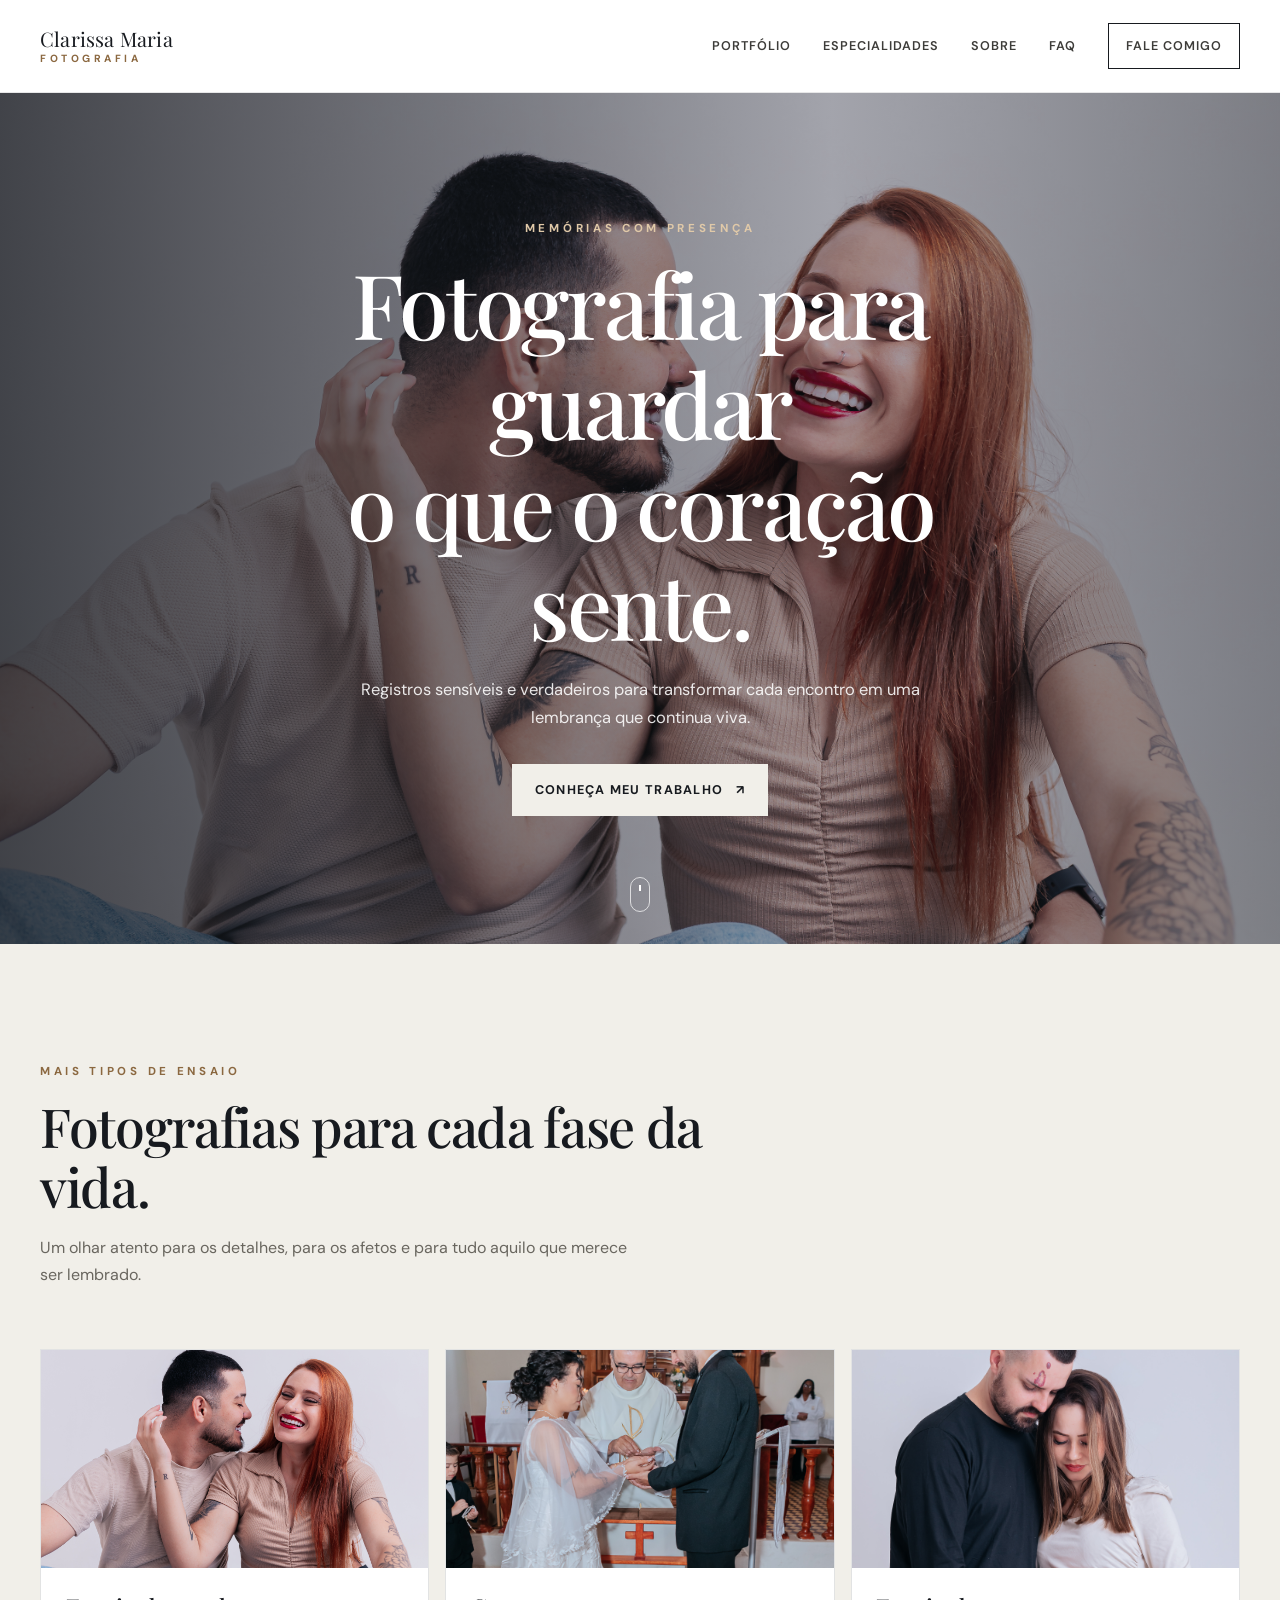
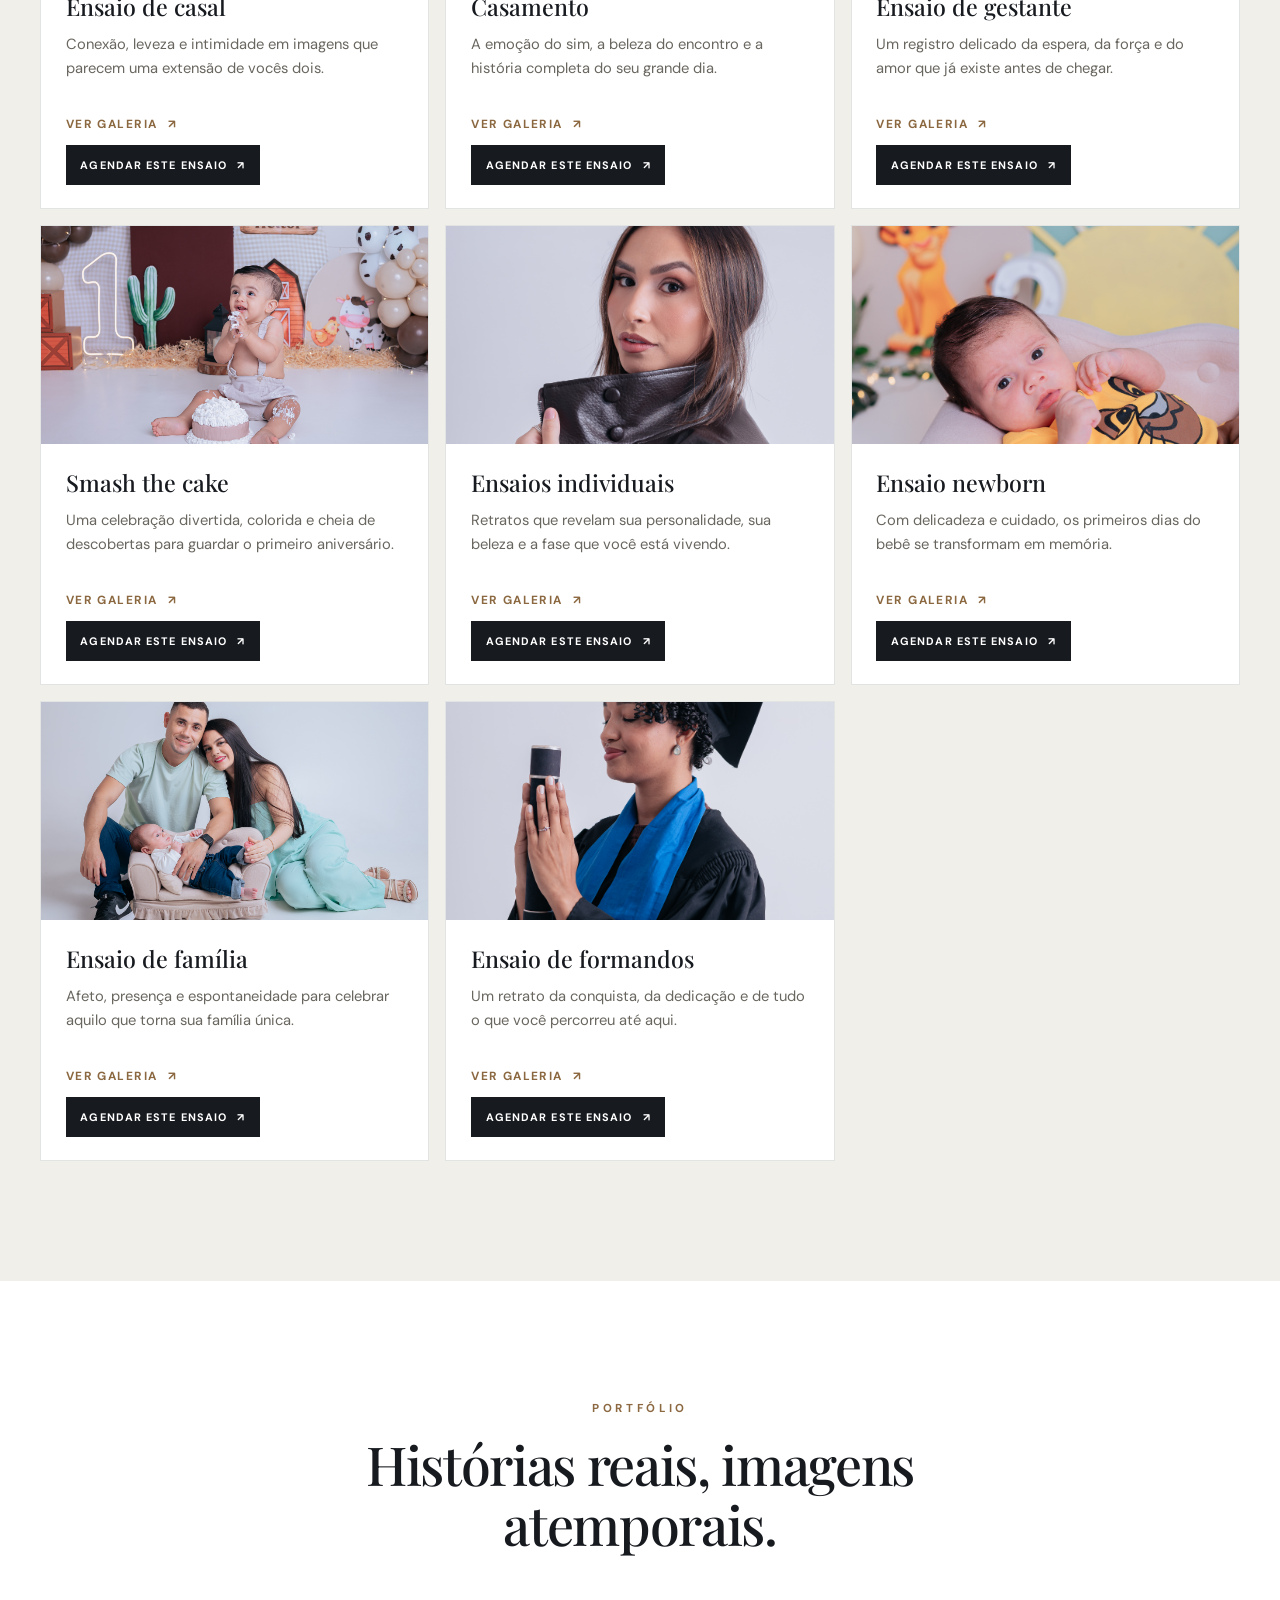
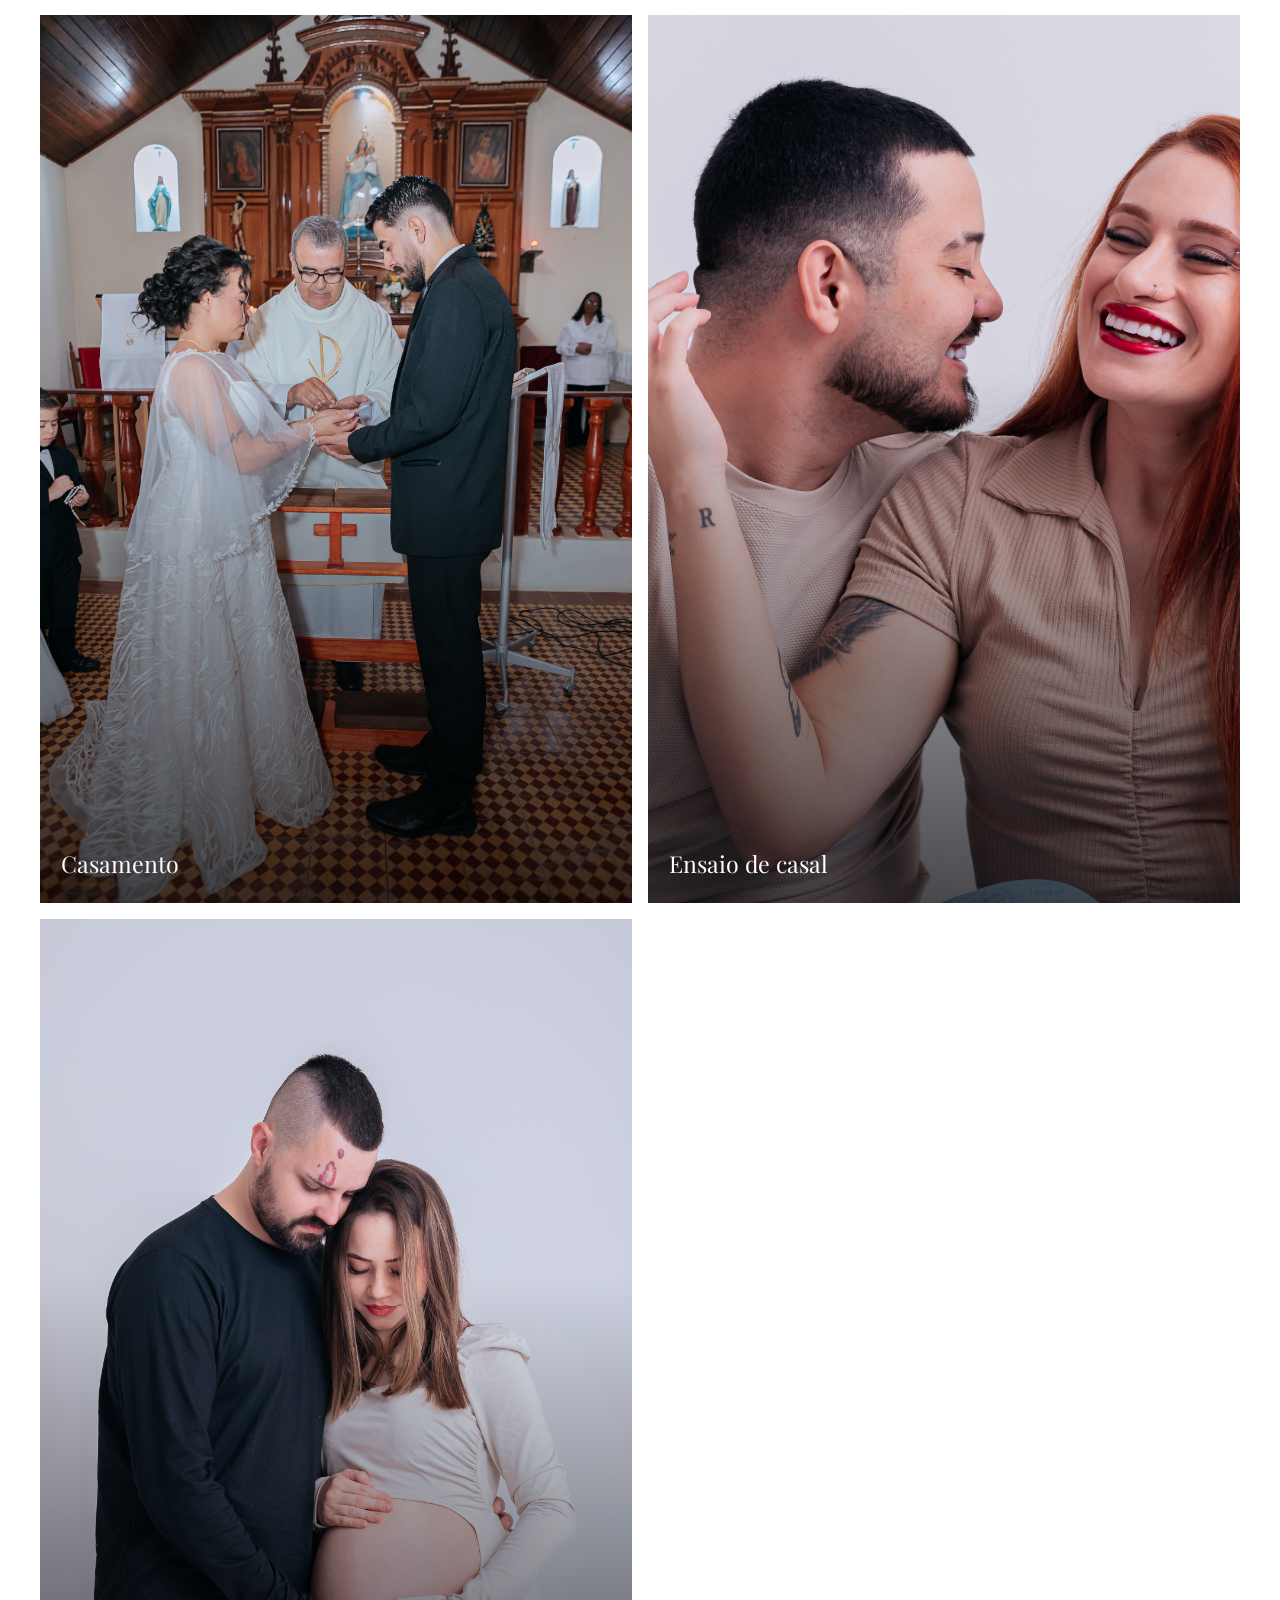
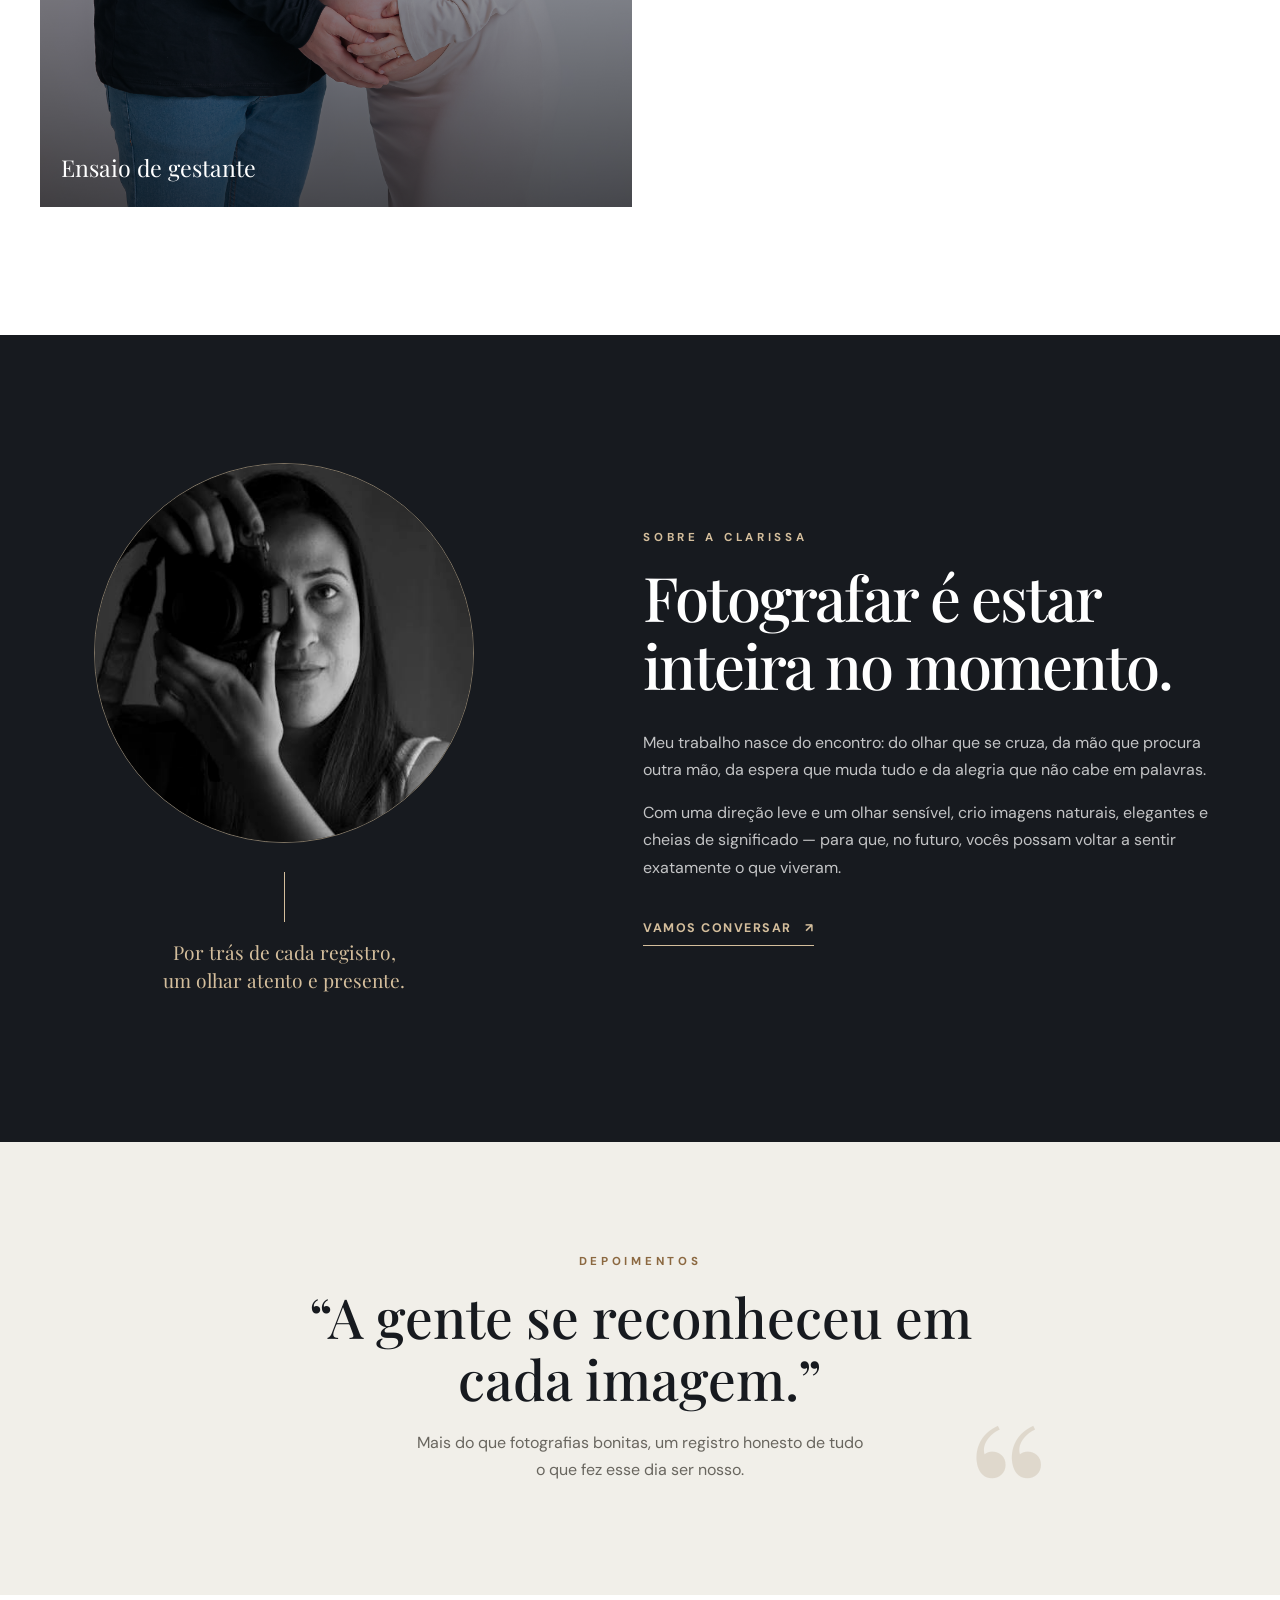
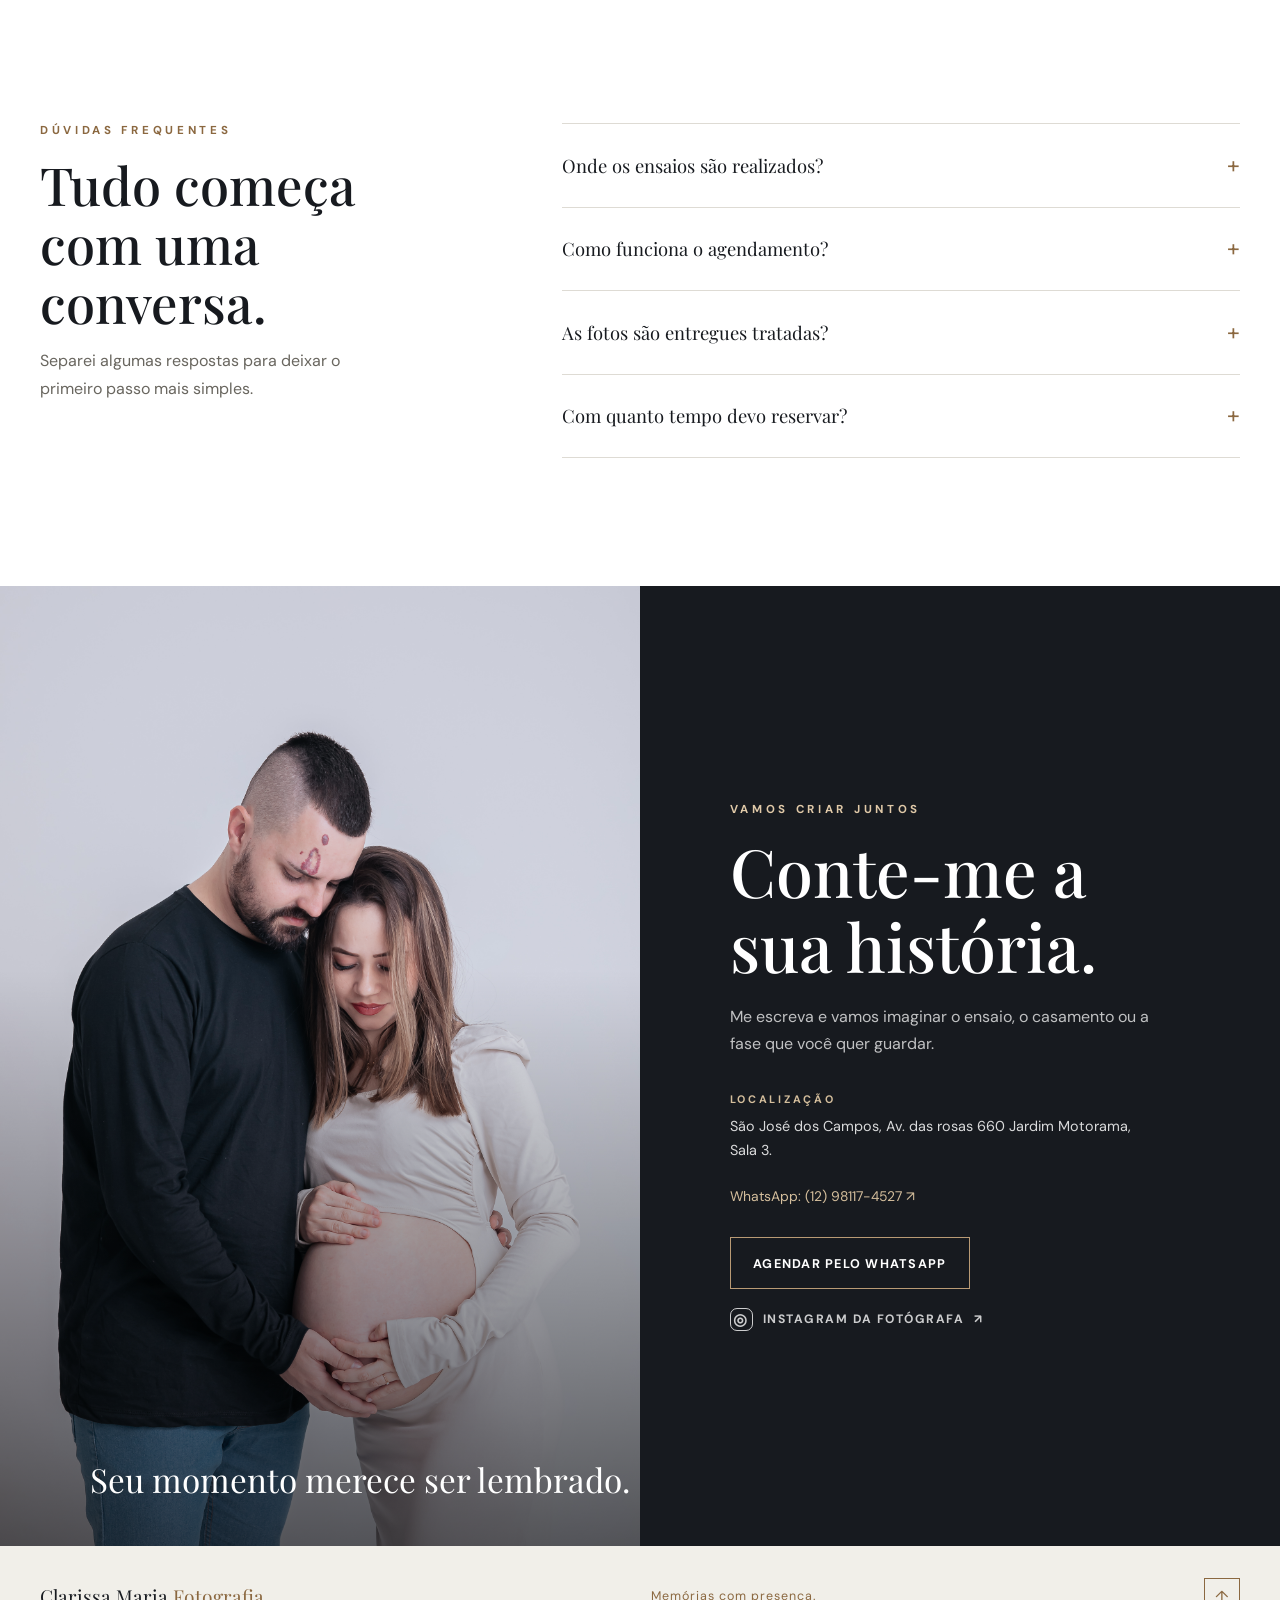
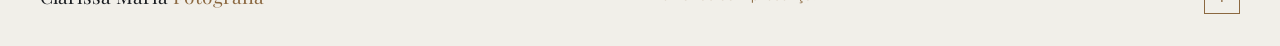
==== commit 70a49eca: "Atualização botão redirecionado" ====
--- a/index.html
+++ b/index.html
@@ -73,56 +73,56 @@
                 <img src="assets/ensaio-casal-novo.jpg" alt="Casal sorrindo em ensaio fotográfico" loading="lazy" />
                 <span class="photo-gallery-hint" aria-hidden="true">Ver galeria · 4 fotos</span>
               </button>
-              <div class="service-content"><h3>Ensaio de casal</h3><p>Conexão, leveza e intimidade em imagens que parecem uma extensão de vocês dois.</p><button class="gallery-link" type="button" data-gallery="casal">Ver galeria <span aria-hidden="true">↗</span></button></div>
+              <div class="service-content"><h3>Ensaio de casal</h3><p>Conexão, leveza e intimidade em imagens que parecem uma extensão de vocês dois.</p><div class="service-actions"><button class="gallery-link" type="button" data-gallery="casal">Ver galeria <span aria-hidden="true">↗</span></button><a class="service-booking" href="https://wa.me/5512981174527?text=Ol%C3%A1%2C%20Clarissa!%20Gostaria%20de%20agendar%20um%20ensaio%20de%20casal." target="_blank" rel="noopener" aria-label="Agendar ensaio de casal pelo WhatsApp">Agendar este ensaio <span aria-hidden="true">↗</span></a></div></div>
             </article>
             <article class="service-card">
               <button class="service-photo gallery-trigger" type="button" data-gallery="casamento" aria-haspopup="dialog" aria-label="Abrir galeria de casamento">
                 <img src="assets/casamento.jpg" alt="Casamento em cerimônia na igreja" loading="lazy" />
                 <span class="photo-gallery-hint" aria-hidden="true">Ver galeria · 4 fotos</span>
               </button>
-              <div class="service-content"><h3>Casamento</h3><p>A emoção do sim, a beleza do encontro e a história completa do seu grande dia.</p><button class="gallery-link" type="button" data-gallery="casamento">Ver galeria <span aria-hidden="true">↗</span></button></div>
+              <div class="service-content"><h3>Casamento</h3><p>A emoção do sim, a beleza do encontro e a história completa do seu grande dia.</p><div class="service-actions"><button class="gallery-link" type="button" data-gallery="casamento">Ver galeria <span aria-hidden="true">↗</span></button><a class="service-booking" href="https://wa.me/5512981174527?text=Ol%C3%A1%2C%20Clarissa!%20Gostaria%20de%20agendar%20um%20casamento." target="_blank" rel="noopener" aria-label="Agendar casamento pelo WhatsApp">Agendar este ensaio <span aria-hidden="true">↗</span></a></div></div>
             </article>
             <article class="service-card">
               <button class="service-photo gallery-trigger" type="button" data-gallery="gestante" aria-haspopup="dialog" aria-label="Abrir galeria de ensaio de gestante">
                 <img src="assets/ensaio-gestante.jpg" alt="Casal em ensaio de gestante" loading="lazy" />
                 <span class="photo-gallery-hint" aria-hidden="true">Ver galeria · 4 fotos</span>
               </button>
-              <div class="service-content"><h3>Ensaio de gestante</h3><p>Um registro delicado da espera, da força e do amor que já existe antes de chegar.</p><button class="gallery-link" type="button" data-gallery="gestante">Ver galeria <span aria-hidden="true">↗</span></button></div>
+              <div class="service-content"><h3>Ensaio de gestante</h3><p>Um registro delicado da espera, da força e do amor que já existe antes de chegar.</p><div class="service-actions"><button class="gallery-link" type="button" data-gallery="gestante">Ver galeria <span aria-hidden="true">↗</span></button><a class="service-booking" href="https://wa.me/5512981174527?text=Ol%C3%A1%2C%20Clarissa!%20Gostaria%20de%20agendar%20um%20ensaio%20de%20gestante." target="_blank" rel="noopener" aria-label="Agendar ensaio de gestante pelo WhatsApp">Agendar este ensaio <span aria-hidden="true">↗</span></a></div></div>
             </article>
             <article class="service-card">
               <button class="service-photo gallery-trigger" type="button" data-gallery="smash" aria-haspopup="dialog" aria-label="Abrir galeria de Smash the cake">
                 <img src="assets/smash-the-cake.jpg" alt="Bebê celebrando Smash the cake com bolo" loading="lazy" />
                 <span class="photo-gallery-hint" aria-hidden="true">Ver galeria · 5 fotos</span>
               </button>
-              <div class="service-content"><h3>Smash the cake</h3><p>Uma celebração divertida, colorida e cheia de descobertas para guardar o primeiro aniversário.</p><button class="gallery-link" type="button" data-gallery="smash">Ver galeria <span aria-hidden="true">↗</span></button></div>
+              <div class="service-content"><h3>Smash the cake</h3><p>Uma celebração divertida, colorida e cheia de descobertas para guardar o primeiro aniversário.</p><div class="service-actions"><button class="gallery-link" type="button" data-gallery="smash">Ver galeria <span aria-hidden="true">↗</span></button><a class="service-booking" href="https://wa.me/5512981174527?text=Ol%C3%A1%2C%20Clarissa!%20Gostaria%20de%20agendar%20um%20ensaio%20Smash%20the%20cake." target="_blank" rel="noopener" aria-label="Agendar Smash the cake pelo WhatsApp">Agendar este ensaio <span aria-hidden="true">↗</span></a></div></div>
             </article>
             <article class="service-card">
               <button class="service-photo gallery-trigger" type="button" data-gallery="individual" aria-haspopup="dialog" aria-label="Abrir galeria de ensaios individuais">
                 <img src="assets/ensaios-individuais.jpg" alt="Retrato individual em estúdio" loading="lazy" />
                 <span class="photo-gallery-hint" aria-hidden="true">Ver galeria · 4 fotos</span>
               </button>
-              <div class="service-content"><h3>Ensaios individuais</h3><p>Retratos que revelam sua personalidade, sua beleza e a fase que você está vivendo.</p><button class="gallery-link" type="button" data-gallery="individual">Ver galeria <span aria-hidden="true">↗</span></button></div>
+              <div class="service-content"><h3>Ensaios individuais</h3><p>Retratos que revelam sua personalidade, sua beleza e a fase que você está vivendo.</p><div class="service-actions"><button class="gallery-link" type="button" data-gallery="individual">Ver galeria <span aria-hidden="true">↗</span></button><a class="service-booking" href="https://wa.me/5512981174527?text=Ol%C3%A1%2C%20Clarissa!%20Gostaria%20de%20agendar%20um%20ensaio%20individual." target="_blank" rel="noopener" aria-label="Agendar ensaio individual pelo WhatsApp">Agendar este ensaio <span aria-hidden="true">↗</span></a></div></div>
             </article>
             <article class="service-card">
               <button class="service-photo gallery-trigger" type="button" data-gallery="newborn" aria-haspopup="dialog" aria-label="Abrir galeria de ensaio newborn">
                 <img src="assets/ensaio-newborn.jpg" alt="Bebê recém-nascido em ensaio newborn" loading="lazy" />
                 <span class="photo-gallery-hint" aria-hidden="true">Ver galeria · 4 fotos</span>
               </button>
-              <div class="service-content"><h3>Ensaio newborn</h3><p>Com delicadeza e cuidado, os primeiros dias do bebê se transformam em memória.</p><button class="gallery-link" type="button" data-gallery="newborn">Ver galeria <span aria-hidden="true">↗</span></button></div>
+              <div class="service-content"><h3>Ensaio newborn</h3><p>Com delicadeza e cuidado, os primeiros dias do bebê se transformam em memória.</p><div class="service-actions"><button class="gallery-link" type="button" data-gallery="newborn">Ver galeria <span aria-hidden="true">↗</span></button><a class="service-booking" href="https://wa.me/5512981174527?text=Ol%C3%A1%2C%20Clarissa!%20Gostaria%20de%20agendar%20um%20ensaio%20newborn." target="_blank" rel="noopener" aria-label="Agendar ensaio newborn pelo WhatsApp">Agendar este ensaio <span aria-hidden="true">↗</span></a></div></div>
             </article>
             <article class="service-card">
               <button class="service-photo gallery-trigger" type="button" data-gallery="familia" aria-haspopup="dialog" aria-label="Abrir galeria de ensaio de família">
                 <img src="assets/ensaio-familia.jpg" alt="Família reunida em ensaio fotográfico" loading="lazy" />
                 <span class="photo-gallery-hint" aria-hidden="true">Ver galeria · 4 fotos</span>
               </button>
-              <div class="service-content"><h3>Ensaio de família</h3><p>Afeto, presença e espontaneidade para celebrar aquilo que torna sua família única.</p><button class="gallery-link" type="button" data-gallery="familia">Ver galeria <span aria-hidden="true">↗</span></button></div>
+              <div class="service-content"><h3>Ensaio de família</h3><p>Afeto, presença e espontaneidade para celebrar aquilo que torna sua família única.</p><div class="service-actions"><button class="gallery-link" type="button" data-gallery="familia">Ver galeria <span aria-hidden="true">↗</span></button><a class="service-booking" href="https://wa.me/5512981174527?text=Ol%C3%A1%2C%20Clarissa!%20Gostaria%20de%20agendar%20um%20ensaio%20de%20fam%C3%ADlia." target="_blank" rel="noopener" aria-label="Agendar ensaio de família pelo WhatsApp">Agendar este ensaio <span aria-hidden="true">↗</span></a></div></div>
             </article>
             <article class="service-card">
               <button class="service-photo gallery-trigger" type="button" data-gallery="formandos" aria-haspopup="dialog" aria-label="Abrir galeria de ensaio de formandos">
                 <img src="assets/ensaio-formandos.jpg" alt="Formanda em ensaio de formatura" loading="lazy" />
                 <span class="photo-gallery-hint" aria-hidden="true">Ver galeria · 4 fotos</span>
               </button>
-              <div class="service-content"><h3>Ensaio de formandos</h3><p>Um retrato da conquista, da dedicação e de tudo o que você percorreu até aqui.</p><button class="gallery-link" type="button" data-gallery="formandos">Ver galeria <span aria-hidden="true">↗</span></button></div>
+              <div class="service-content"><h3>Ensaio de formandos</h3><p>Um retrato da conquista, da dedicação e de tudo o que você percorreu até aqui.</p><div class="service-actions"><button class="gallery-link" type="button" data-gallery="formandos">Ver galeria <span aria-hidden="true">↗</span></button><a class="service-booking" href="https://wa.me/5512981174527?text=Ol%C3%A1%2C%20Clarissa!%20Gostaria%20de%20agendar%20um%20ensaio%20de%20formandos." target="_blank" rel="noopener" aria-label="Agendar ensaio de formandos pelo WhatsApp">Agendar este ensaio <span aria-hidden="true">↗</span></a></div></div>
             </article>
           </div>
         </div>
--- a/styles.css
+++ b/styles.css
@@ -95,6 +95,10 @@
 .service-card p { margin-bottom: 1.7rem; color: var(--muted); font-size: .92rem; line-height: 1.65; }
 .service-card a { display: inline-flex; align-items: center; gap: .65rem; margin-top: auto; color: var(--gold); font-size: .74rem; font-weight: 700; letter-spacing: .12em; text-transform: uppercase; }
 .service-card a:hover { color: var(--ink); }
+.service-actions { display: flex; flex-direction: column; align-items: flex-start; gap: .8rem; margin-top: auto; }
+.service-actions .gallery-link { margin-top: 0; }
+.service-booking { min-height: 40px; display: inline-flex; align-items: center; gap: .65rem; margin-top: 0 !important; padding: .6rem .85rem; border: 1px solid var(--ink); color: #fff !important; background: var(--ink); font-size: .68rem !important; letter-spacing: .1em !important; transition: background .2s ease, color .2s ease, transform .2s ease; }
+.service-booking:hover, .service-booking:focus-visible { color: var(--ink) !important; background: transparent; transform: translateY(-2px); }
 .gallery-link { display: inline-flex; align-items: center; gap: .65rem; align-self: flex-start; margin-top: auto; padding: 0; border: 0; color: var(--gold); background: transparent; cursor: pointer; font-family: inherit; font-size: .74rem; font-weight: 700; letter-spacing: .12em; text-transform: uppercase; }
 .gallery-link:hover, .gallery-link:focus-visible { color: var(--ink); }
 
